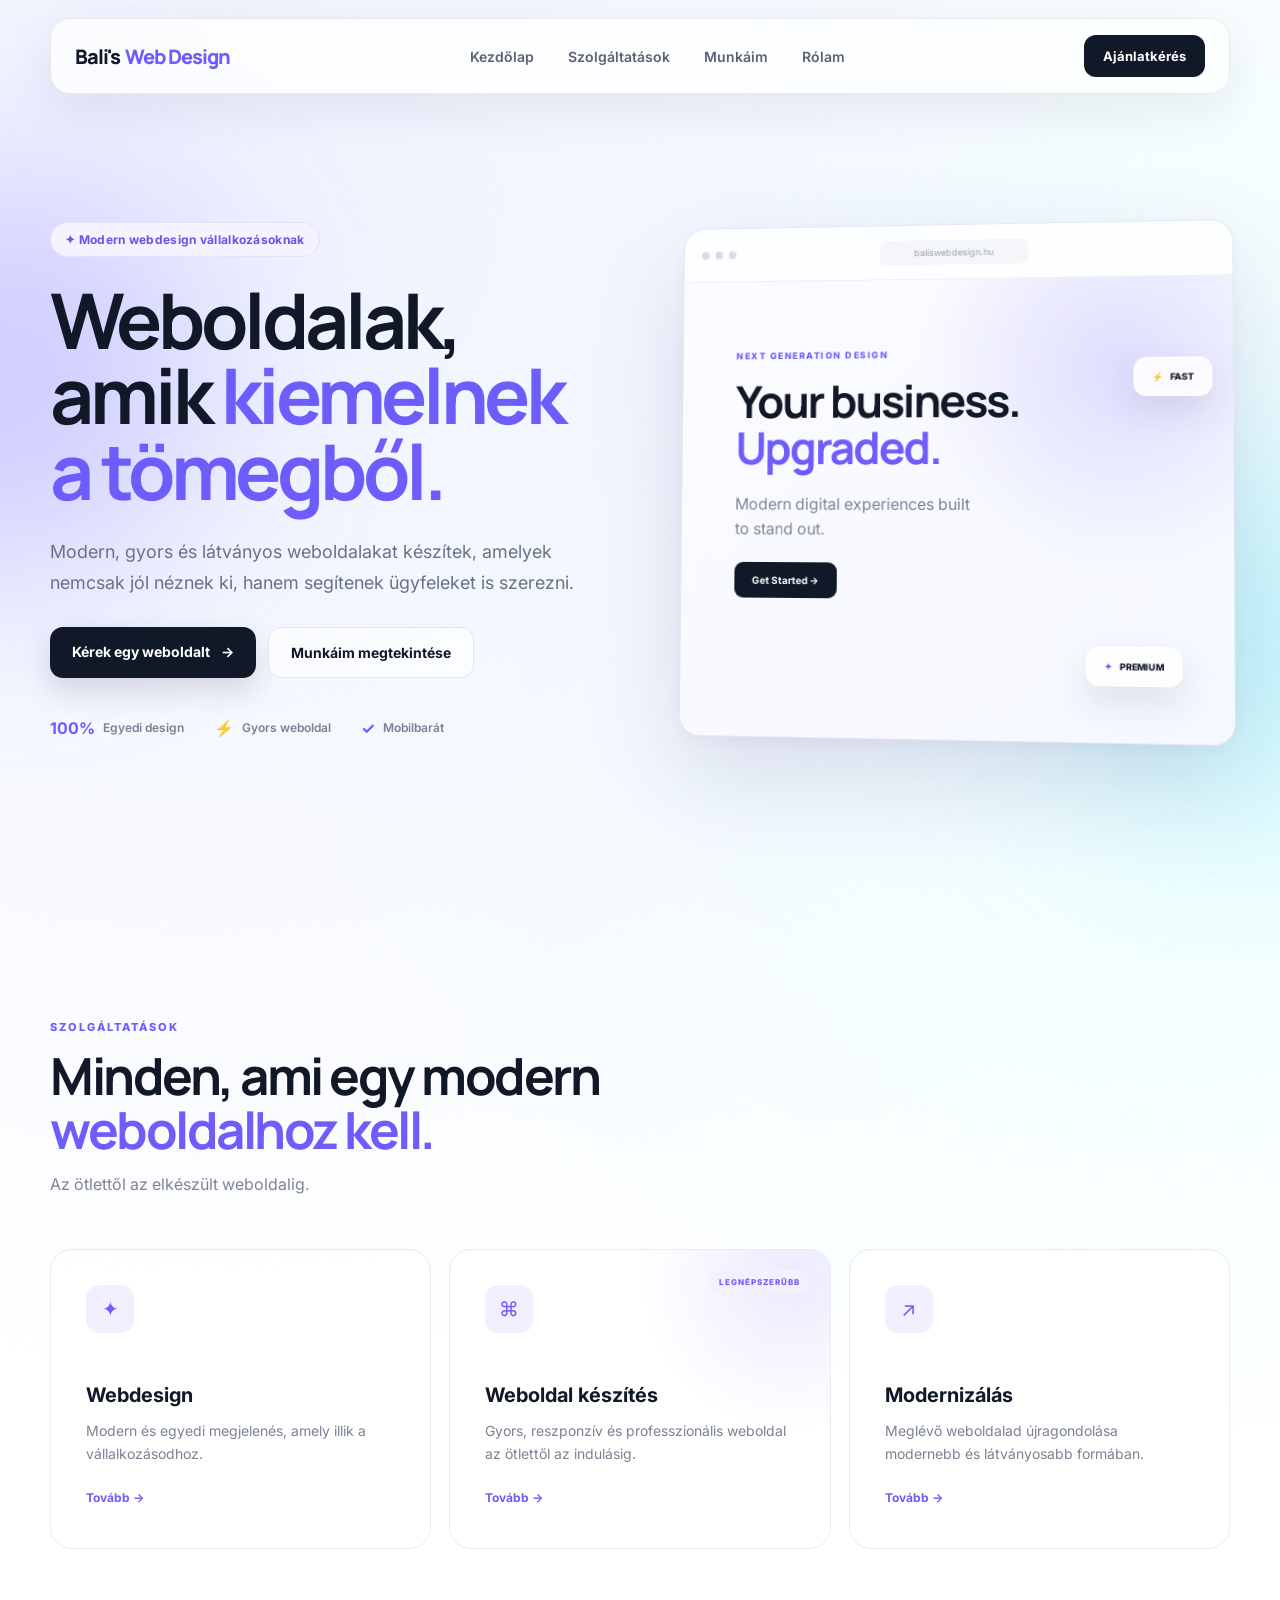
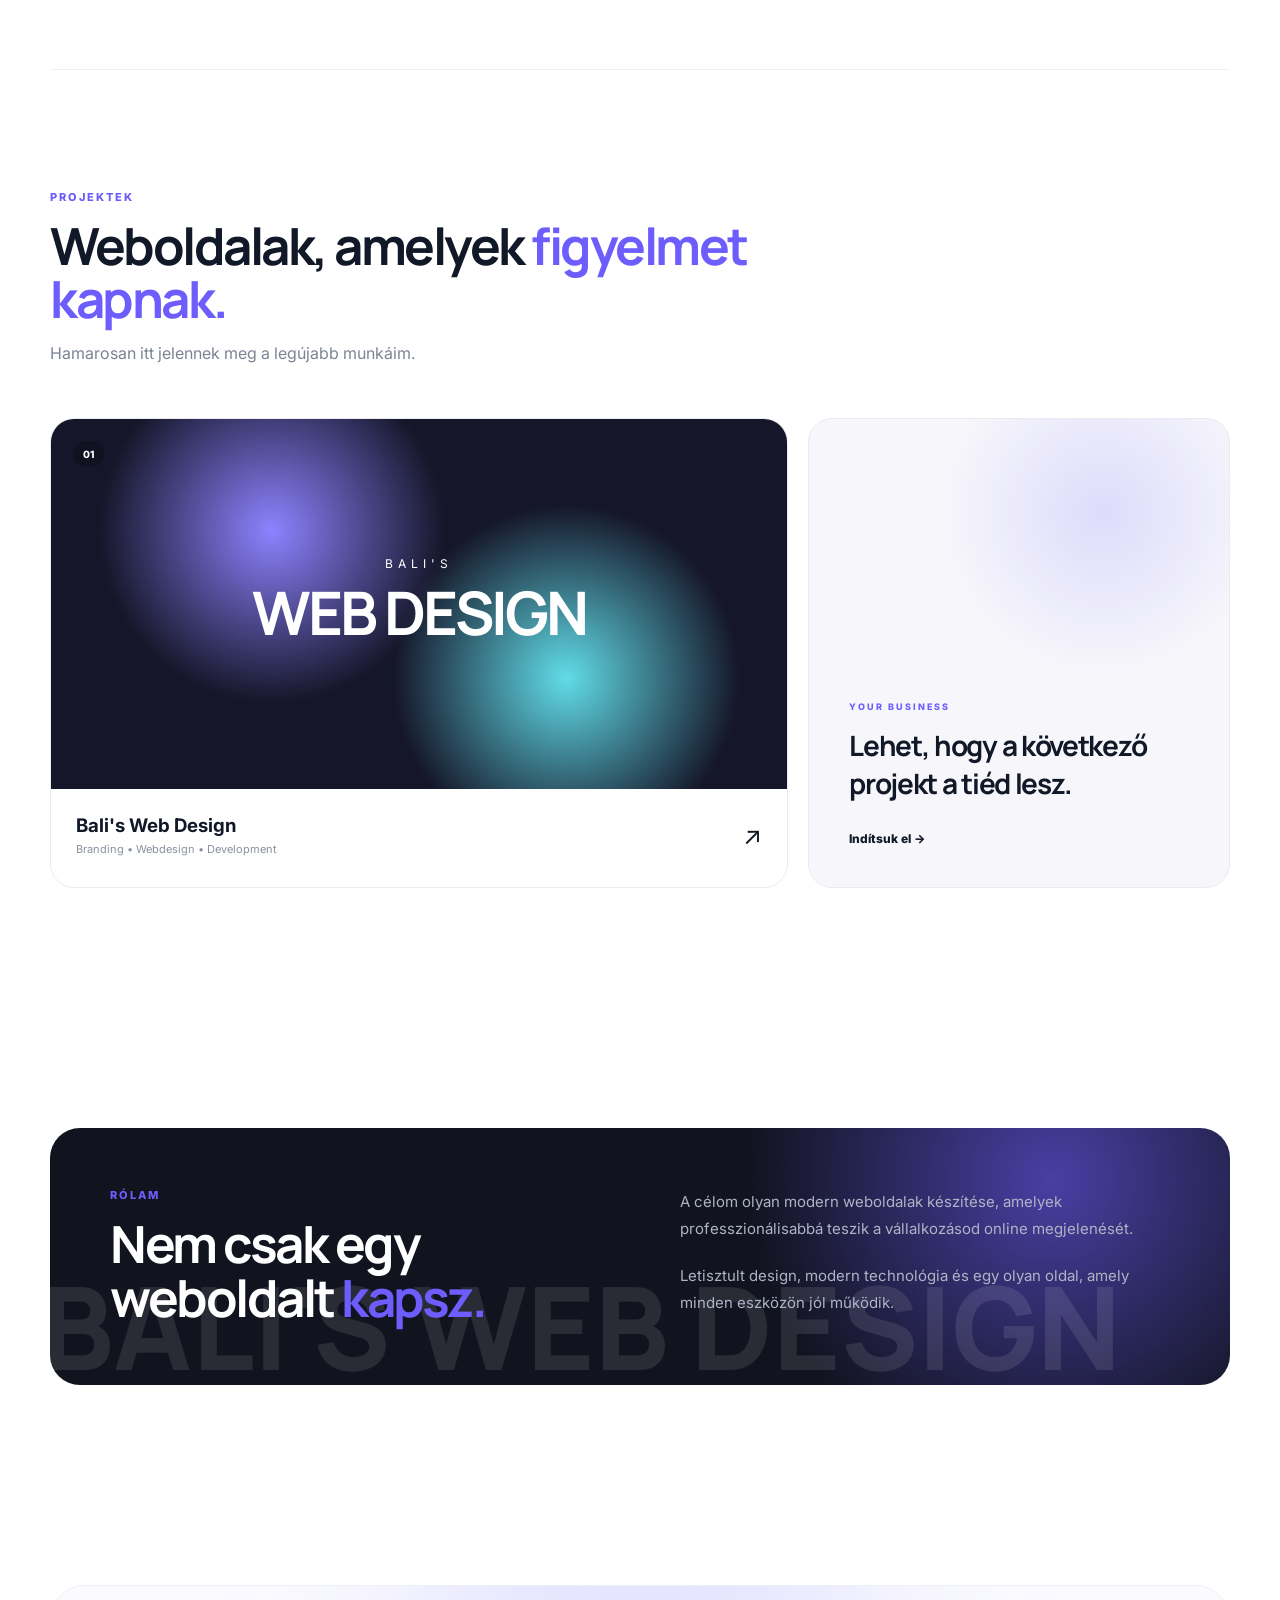
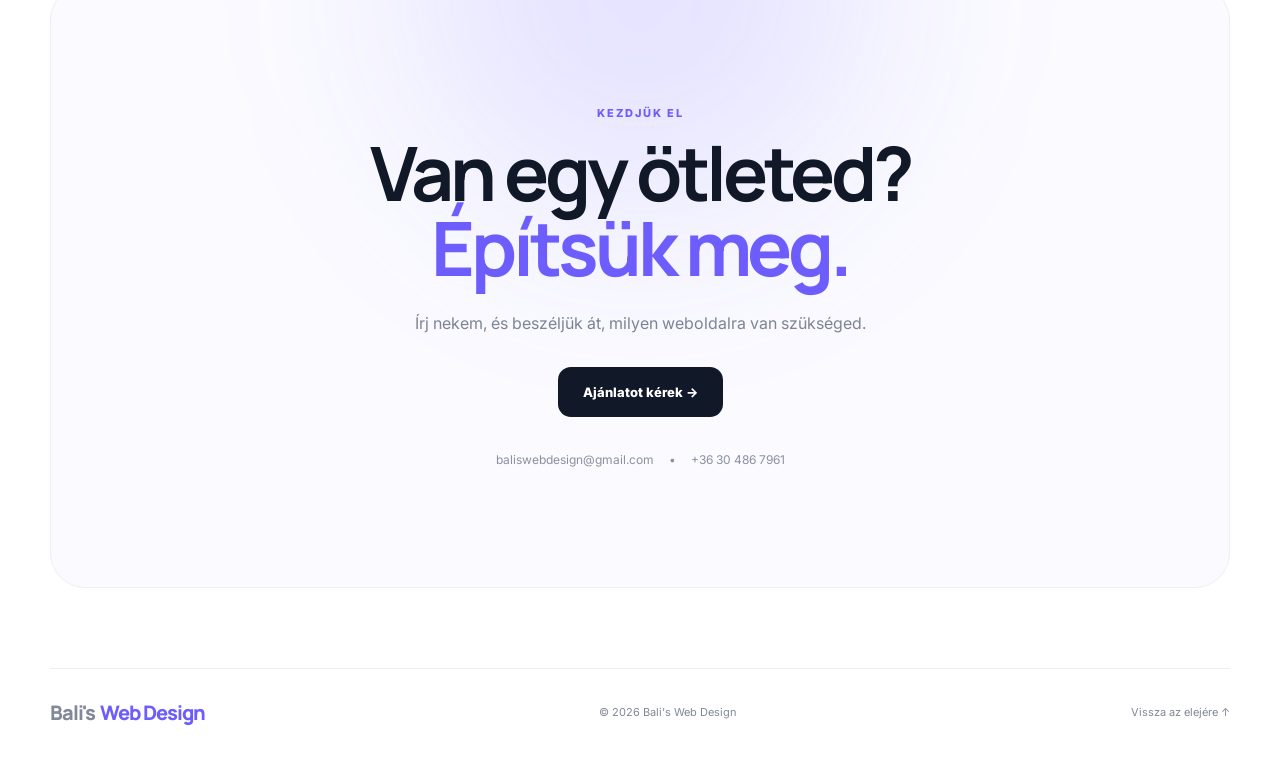
==== index.html @ ecbff32a "Add files via upload Initial website" ====
<!DOCTYPE html>
<html lang="hu">
<head>
    <meta charset="UTF-8">
    <meta name="viewport" content="width=device-width, initial-scale=1.0">

    <title>Bali's Web Design | Modern weboldalak vállalkozásoknak</title>

    <meta name="description"
          content="Modern, gyors és prémium weboldalak vállalkozásoknak. Bali's Web Design.">

    <link rel="stylesheet" href="style.css">
</head>

<body>

<header class="navbar">
    <a href="#home" class="logo">
        Bali's<span>Web Design</span>
    </a>

    <nav>
        <a href="#home">Kezdőlap</a>
        <a href="#services">Szolgáltatások</a>
        <a href="#work">Munkáim</a>
        <a href="#about">Rólam</a>
    </nav>

    <a href="#contact" class="nav-button">
        Ajánlatkérés
    </a>
</header>


<main>

    <!-- HERO -->
    <section class="hero" id="home">

        <div class="glow glow-one"></div>
        <div class="glow glow-two"></div>

        <div class="hero-content">

            <div class="badge">
                ✦ Modern webdesign vállalkozásoknak
            </div>

            <h1>
                Weboldalak, amik
                <span>kiemelnek a tömegből.</span>
            </h1>

            <p>
                Modern, gyors és látványos weboldalakat készítek,
                amelyek nemcsak jól néznek ki, hanem segítenek
                ügyfeleket is szerezni.
            </p>

            <div class="hero-buttons">

                <a href="#contact" class="primary-button">
                    Kérek egy weboldalt
                    <span>→</span>
                </a>

                <a href="#work" class="secondary-button">
                    Munkáim megtekintése
                </a>

            </div>

            <div class="hero-features">

                <div>
                    <strong>100%</strong>
                    <span>Egyedi design</span>
                </div>

                <div>
                    <strong>⚡</strong>
                    <span>Gyors weboldal</span>
                </div>

                <div>
                    <strong>✓</strong>
                    <span>Mobilbarát</span>
                </div>

            </div>

        </div>


        <div class="hero-visual">

            <div class="browser-card">

                <div class="browser-top">
                    <div class="browser-dots">
                        <span></span>
                        <span></span>
                        <span></span>
                    </div>

                    <div class="browser-url">
                        baliswebdesign.hu
                    </div>
                </div>

                <div class="browser-content">

                    <div class="mini-badge">
                        NEXT GENERATION DESIGN
                    </div>

                    <h2>
                        Your business.<br>
                        <span>Upgraded.</span>
                    </h2>

                    <p>
                        Modern digital experiences
                        built to stand out.
                    </p>

                    <div class="fake-button">
                        Get Started →
                    </div>

                    <div class="floating-card card-one">
                        <span>⚡</span>
                        FAST
                    </div>

                    <div class="floating-card card-two">
                        <span>✦</span>
                        PREMIUM
                    </div>

                </div>

            </div>

        </div>

    </section>


    <!-- SERVICES -->
    <section class="section" id="services">

        <div class="section-heading">
            <span class="eyebrow">SZOLGÁLTATÁSOK</span>

            <h2>
                Minden, ami egy modern
                <span>weboldalhoz kell.</span>
            </h2>

            <p>
                Az ötlettől az elkészült weboldalig.
            </p>
        </div>


        <div class="service-grid">

            <article class="service-card">
                <div class="service-icon">✦</div>

                <h3>Webdesign</h3>

                <p>
                    Modern és egyedi megjelenés,
                    amely illik a vállalkozásodhoz.
                </p>

                <span class="learn-more">Tovább →</span>
            </article>


            <article class="service-card featured">
                <div class="popular">LEGNÉPSZERŰBB</div>

                <div class="service-icon">⌘</div>

                <h3>Weboldal készítés</h3>

                <p>
                    Gyors, reszponzív és professzionális
                    weboldal az ötlettől az indulásig.
                </p>

                <span class="learn-more">Tovább →</span>
            </article>


            <article class="service-card">
                <div class="service-icon">↗</div>

                <h3>Modernizálás</h3>

                <p>
                    Meglévő weboldalad újragondolása
                    modernebb és látványosabb formában.
                </p>

                <span class="learn-more">Tovább →</span>
            </article>

        </div>

    </section>


    <!-- WORK -->
    <section class="section work-section" id="work">

        <div class="section-heading">
            <span class="eyebrow">PROJEKTEK</span>

            <h2>
                Weboldalak, amelyek
                <span>figyelmet kapnak.</span>
            </h2>

            <p>
                Hamarosan itt jelennek meg a legújabb munkáim.
            </p>
        </div>


        <div class="project-grid">

            <div class="project-card">
                <div class="project-number">01</div>

                <div class="project-placeholder">
                    <span>BALI'S</span>
                    <strong>WEB DESIGN</strong>
                </div>

                <div class="project-info">
                    <div>
                        <h3>Bali's Web Design</h3>
                        <p>Branding • Webdesign • Development</p>
                    </div>

                    <span class="project-arrow">↗</span>
                </div>
            </div>


            <div class="project-card coming-soon">
                <div>
                    <span>YOUR BUSINESS</span>
                    <h3>Lehet, hogy a következő<br>projekt a tiéd lesz.</h3>

                    <a href="#contact">
                        Indítsuk el →
                    </a>
                </div>
            </div>

        </div>

    </section>


    <!-- ABOUT -->
    <section class="section about-section" id="about">

        <div class="about-box">

            <div class="about-label">
                BALI'S WEB DESIGN
            </div>

            <div class="about-content">

                <div>
                    <span class="eyebrow">RÓLAM</span>

                    <h2>
                        Nem csak egy weboldalt
                        <span>kapsz.</span>
                    </h2>
                </div>

                <div class="about-text">
                    <p>
                        A célom olyan modern weboldalak készítése,
                        amelyek professzionálisabbá teszik a
                        vállalkozásod online megjelenését.
                    </p>

                    <p>
                        Letisztult design, modern technológia és
                        egy olyan oldal, amely minden eszközön
                        jól működik.
                    </p>
                </div>

            </div>

        </div>

    </section>


    <!-- CONTACT -->
    <section class="contact-section" id="contact">

        <div class="contact-glow"></div>

        <span class="eyebrow">KEZDJÜK EL</span>

        <h2>
            Van egy ötleted?<br>
            <span>Építsük meg.</span>
        </h2>

        <p>
            Írj nekem, és beszéljük át, milyen weboldalra
            van szükséged.
        </p>

        <a
            href="mailto:baliswebdesign@gmail.com"
            class="contact-button"
        >
            Ajánlatot kérek →
        </a>

        <div class="contact-details">
            <a href="mailto:baliswebdesign@gmail.com">
                baliswebdesign@gmail.com
            </a>

            <span>•</span>

            <a href="tel:+36304867961">
                +36 30 486 7961
            </a>
        </div>

    </section>

</main>


<footer>

    <a href="#home" class="footer-logo">
        Bali's<span>Web Design</span>
    </a>

    <p>
        © <span id="year"></span> Bali's Web Design
    </p>

    <a href="#home">
        Vissza az elejére ↑
    </a>

</footer>


<script src="script.js"></script>

</body>
</html>
---- style.css ----
@import url('https://fonts.googleapis.com/css2?family=Inter:wght@400;500;600;700;800&family=Manrope:wght@500;600;700;800&display=swap');

* {
    margin: 0;
    padding: 0;
    box-sizing: border-box;
}

html {
    scroll-behavior: smooth;
}

body {
    font-family: 'Inter', sans-serif;
    color: #111827;
    background:
        radial-gradient(circle at 15% 5%, #eef2ff 0, transparent 30%),
        radial-gradient(circle at 90% 15%, #ecfeff 0, transparent 25%),
        #ffffff;
    overflow-x: hidden;
}

a {
    color: inherit;
    text-decoration: none;
}

::selection {
    background: #6d5dfc;
    color: white;
}


/* NAVBAR */

.navbar {
    width: min(1180px, calc(100% - 40px));
    height: 76px;

    position: fixed;
    top: 18px;
    left: 50%;
    transform: translateX(-50%);

    display: flex;
    align-items: center;
    justify-content: space-between;

    padding: 0 24px;

    background: rgba(255,255,255,.76);
    backdrop-filter: blur(18px);

    border: 1px solid rgba(20,20,40,.08);
    border-radius: 20px;

    box-shadow: 0 15px 50px rgba(20,20,50,.08);

    z-index: 1000;
}

.logo,
.footer-logo {
    font-family: 'Manrope', sans-serif;
    font-size: 20px;
    font-weight: 800;
    letter-spacing: -1px;
}

.logo span,
.footer-logo span {
    color: #6d5dfc;
    margin-left: 5px;
}

nav {
    display: flex;
    gap: 34px;
}

nav a {
    font-size: 14px;
    font-weight: 600;
    color: #596174;
    transition: .25s;
}

nav a:hover {
    color: #6d5dfc;
}

.nav-button {
    background: #111827;
    color: white;

    padding: 13px 19px;
    border-radius: 12px;

    font-size: 13px;
    font-weight: 700;

    transition: .3s;
}

.nav-button:hover {
    transform: translateY(-2px);
    background: #6d5dfc;
}


/* HERO */

.hero {
    min-height: 100vh;

    display: grid;
    grid-template-columns: 1fr 1fr;
    align-items: center;
    gap: 70px;

    width: min(1180px, calc(100% - 40px));
    margin: auto;

    padding: 150px 0 90px;

    position: relative;
}

.glow {
    position: absolute;
    border-radius: 50%;
    filter: blur(100px);
    opacity: .35;
    z-index: -1;
}

.glow-one {
    width: 400px;
    height: 400px;
    background: #8b7cff;
    left: -250px;
    top: 180px;
}

.glow-two {
    width: 350px;
    height: 350px;
    background: #6ee7f9;
    right: -200px;
    bottom: 80px;
}

.badge {
    display: inline-flex;
    align-items: center;

    padding: 9px 14px;

    background: #f5f3ff;
    color: #6655e8;

    border: 1px solid #e5e0ff;
    border-radius: 100px;

    font-size: 12px;
    font-weight: 700;
    letter-spacing: .3px;

    margin-bottom: 25px;
}

.hero h1 {
    font-family: 'Manrope', sans-serif;

    font-size: clamp(48px, 6vw, 78px);
    line-height: .98;
    letter-spacing: -4px;

    max-width: 700px;
}

.hero h1 span,
.section-heading h2 span,
.about-content h2 span,
.contact-section h2 span {
    color: #6d5dfc;
}

.hero-content > p {
    max-width: 590px;

    font-size: 18px;
    line-height: 1.75;

    color: #697386;

    margin: 28px 0;
}

.hero-buttons {
    display: flex;
    gap: 12px;
    flex-wrap: wrap;
}

.primary-button,
.secondary-button {
    padding: 16px 22px;
    border-radius: 13px;

    font-size: 14px;
    font-weight: 700;

    transition: .3s;
}

.primary-button {
    color: white;
    background: #111827;

    box-shadow: 0 12px 30px rgba(17,24,39,.15);
}

.primary-button span {
    margin-left: 8px;
}

.primary-button:hover {
    background: #6d5dfc;
    transform: translateY(-3px);
}

.secondary-button {
    border: 1px solid #e2e5ec;
    background: rgba(255,255,255,.7);
}

.secondary-button:hover {
    border-color: #b8b0ff;
    transform: translateY(-3px);
}

.hero-features {
    display: flex;
    gap: 30px;
    margin-top: 40px;
}

.hero-features div {
    display: flex;
    align-items: center;
    gap: 8px;
}

.hero-features strong {
    color: #6d5dfc;
}

.hero-features span {
    color: #788195;
    font-size: 12px;
    font-weight: 600;
}


/* HERO BROWSER */

.hero-visual {
    perspective: 1200px;
}

.browser-card {
    background: rgba(255,255,255,.82);

    border: 1px solid rgba(100,90,200,.15);
    border-radius: 22px;

    box-shadow:
        0 40px 100px rgba(58,46,120,.15),
        0 5px 20px rgba(0,0,0,.04);

    overflow: hidden;

    transform: rotateY(-5deg) rotateX(2deg);
    transition: .5s;
}

.browser-card:hover {
    transform: rotateY(0) rotateX(0) translateY(-7px);
}

.browser-top {
    height: 55px;

    display: flex;
    align-items: center;

    padding: 0 18px;

    border-bottom: 1px solid #edf0f5;

    position: relative;
}

.browser-dots {
    display: flex;
    gap: 6px;
}

.browser-dots span {
    width: 8px;
    height: 8px;
    border-radius: 50%;
    background: #d9dce5;
}

.browser-url {
    position: absolute;
    left: 50%;
    transform: translateX(-50%);

    background: #f5f6fa;
    color: #9aa1af;

    padding: 7px 35px;
    border-radius: 7px;

    font-size: 9px;
}

.browser-content {
    min-height: 460px;

    padding: 70px 55px;

    background:
        radial-gradient(circle at 80% 20%, rgba(109,93,252,.18), transparent 35%),
        linear-gradient(135deg, #fbfbff, #f5f8ff);

    position: relative;
}

.mini-badge {
    color: #6d5dfc;
    font-size: 9px;
    font-weight: 800;
    letter-spacing: 1.5px;
    margin-bottom: 18px;
}

.browser-content h2 {
    font-family: 'Manrope';
    font-size: 45px;
    line-height: 1.05;
    letter-spacing: -2px;
}

.browser-content h2 span {
    color: #6d5dfc;
}

.browser-content p {
    color: #7d8495;
    line-height: 1.6;
    margin: 20px 0;
    max-width: 250px;
}

.fake-button {
    display: inline-block;

    padding: 12px 18px;

    background: #111827;
    color: white;

    border-radius: 9px;

    font-size: 10px;
    font-weight: 700;
}

.floating-card {
    position: absolute;

    padding: 13px 17px;

    background: rgba(255,255,255,.85);
    backdrop-filter: blur(15px);

    border: 1px solid rgba(255,255,255,.9);
    border-radius: 13px;

    box-shadow: 0 15px 35px rgba(40,40,80,.12);

    font-size: 9px;
    font-weight: 800;

    animation: float 4s ease-in-out infinite;
}

.floating-card span {
    color: #6d5dfc;
    margin-right: 5px;
}

.card-one {
    right: 20px;
    top: 80px;
}

.card-two {
    right: 50px;
    bottom: 55px;
    animation-delay: 1.5s;
}

@keyframes float {
    0%, 100% { transform: translateY(0); }
    50% { transform: translateY(-12px); }
}


/* GENERAL SECTION */

.section {
    width: min(1180px, calc(100% - 40px));
    margin: auto;

    padding: 120px 0;
}

.section-heading {
    max-width: 720px;
    margin-bottom: 55px;
}

.eyebrow {
    display: block;

    color: #6d5dfc;

    font-size: 11px;
    font-weight: 800;
    letter-spacing: 2px;

    margin-bottom: 15px;
}

.section-heading h2,
.about-content h2 {
    font-family: 'Manrope';

    font-size: clamp(36px, 4vw, 55px);
    line-height: 1.05;
    letter-spacing: -2.5px;
}

.section-heading p {
    color: #7c8495;
    margin-top: 17px;
}


/* SERVICES */

.service-grid {
    display: grid;
    grid-template-columns: repeat(3,1fr);
    gap: 18px;
}

.service-card {
    min-height: 300px;

    padding: 35px;

    background: rgba(255,255,255,.75);

    border: 1px solid #eaecf2;
    border-radius: 22px;

    position: relative;

    transition: .35s;
}

.service-card:hover {
    transform: translateY(-8px);

    border-color: #cec8ff;

    box-shadow: 0 25px 60px rgba(70,60,140,.1);
}

.service-card.featured {
    background:
        radial-gradient(circle at 90% 10%, rgba(109,93,252,.13), transparent 35%),
        white;
}

.popular {
    position: absolute;
    right: 20px;
    top: 20px;

    color: #6d5dfc;
    background: #f3f1ff;

    padding: 7px 10px;
    border-radius: 100px;

    font-size: 8px;
    font-weight: 800;
    letter-spacing: 1px;
}

.service-icon {
    width: 48px;
    height: 48px;

    display: grid;
    place-items: center;

    background: #f2f0ff;
    color: #6d5dfc;

    border-radius: 13px;

    font-size: 20px;

    margin-bottom: 50px;
}

.service-card h3 {
    font-size: 20px;
    margin-bottom: 12px;
}

.service-card p {
    color: #7a8293;
    line-height: 1.65;
    font-size: 14px;
}

.learn-more {
    display: inline-block;

    color: #6d5dfc;

    margin-top: 25px;

    font-size: 12px;
    font-weight: 700;
}


/* PROJECTS */

.work-section {
    border-top: 1px solid #eff0f4;
}

.project-grid {
    display: grid;
    grid-template-columns: 1.4fr .8fr;
    gap: 20px;
}

.project-card {
    border-radius: 24px;
    overflow: hidden;

    border: 1px solid #e9ebf1;

    background: white;

    position: relative;
}

.project-number {
    position: absolute;
    top: 22px;
    left: 22px;

    z-index: 2;

    font-size: 10px;
    font-weight: 800;

    color: white;

    background: rgba(0,0,0,.18);
    backdrop-filter: blur(10px);

    padding: 7px 10px;
    border-radius: 100px;
}

.project-placeholder {
    min-height: 370px;

    display: flex;
    flex-direction: column;
    align-items: center;
    justify-content: center;

    background:
        radial-gradient(circle at 30% 30%, #8d82ff, transparent 30%),
        radial-gradient(circle at 70% 70%, #61dce8, transparent 30%),
        #151629;

    color: white;
}

.project-placeholder span {
    font-size: 12px;
    letter-spacing: 5px;
}

.project-placeholder strong {
    font-family: 'Manrope';
    font-size: clamp(35px,5vw,60px);
    letter-spacing: -3px;
}

.project-info {
    padding: 25px;

    display: flex;
    align-items: center;
    justify-content: space-between;
}

.project-info h3 {
    margin-bottom: 5px;
}

.project-info p {
    color: #8990a0;
    font-size: 11px;
}

.project-arrow {
    font-size: 25px;
}

.coming-soon {
    min-height: 470px;

    display: flex;
    align-items: flex-end;

    padding: 40px;

    background:
        radial-gradient(circle at 70% 20%, rgba(109,93,252,.18), transparent 35%),
        #f7f7fb;
}

.coming-soon span {
    color: #6d5dfc;

    font-size: 9px;
    font-weight: 800;
    letter-spacing: 2px;
}

.coming-soon h3 {
    font-family: 'Manrope';

    font-size: 28px;
    letter-spacing: -1.3px;

    margin: 12px 0 25px;
}

.coming-soon a {
    font-size: 12px;
    font-weight: 800;
}


/* ABOUT */

.about-box {
    padding: 60px;

    border-radius: 30px;

    color: white;

    background:
        radial-gradient(circle at 85% 20%, rgba(109,93,252,.6), transparent 30%),
        #11131f;

    position: relative;
    overflow: hidden;
}

.about-label {
    color: rgba(255,255,255,.1);

    font-family: 'Manrope';
    font-size: clamp(50px, 9vw, 130px);
    font-weight: 800;

    white-space: nowrap;

    position: absolute;
    bottom: -20px;
    left: -10px;
}

.about-content {
    position: relative;
    z-index: 2;

    display: grid;
    grid-template-columns: 1fr 1fr;
    gap: 80px;
}

.about-content h2 {
    color: white;
}

.about-text {
    color: #aeb4c5;

    font-size: 15px;
    line-height: 1.8;
}

.about-text p + p {
    margin-top: 20px;
}


/* CONTACT */

.contact-section {
    width: min(1180px, calc(100% - 40px));
    margin: 80px auto;

    padding: 120px 30px;

    text-align: center;

    border-radius: 35px;

    background: #fafaff;
    border: 1px solid #eeeeF6;

    position: relative;
    overflow: hidden;
}

.contact-glow {
    position: absolute;

    width: 450px;
    height: 450px;

    border-radius: 50%;

    background: rgba(109,93,252,.14);
    filter: blur(100px);

    left: 50%;
    top: 0;

    transform: translate(-50%,-50%);
}

.contact-section > *:not(.contact-glow) {
    position: relative;
}

.contact-section h2 {
    font-family: 'Manrope';

    font-size: clamp(45px, 6vw, 75px);
    line-height: 1;
    letter-spacing: -4px;
}

.contact-section > p {
    color: #7d8494;

    max-width: 520px;

    margin: 25px auto 30px;

    line-height: 1.7;
}

.contact-button {
    display: inline-block;

    padding: 17px 25px;

    background: #111827;
    color: white;

    border-radius: 13px;

    font-size: 13px;
    font-weight: 800;

    transition: .3s;
}

.contact-button:hover {
    transform: translateY(-4px);
    background: #6d5dfc;
}

.contact-details {
    margin-top: 35px;

    display: flex;
    justify-content: center;
    gap: 15px;

    color: #8b91a0;

    font-size: 12px;
}


/* FOOTER */

footer {
    width: min(1180px, calc(100% - 40px));
    margin: auto;

    padding: 30px 0 50px;

    display: flex;
    justify-content: space-between;
    align-items: center;

    border-top: 1px solid #eceef2;

    color: #818898;

    font-size: 11px;
}


/* RESPONSIVE */

@media (max-width: 900px) {

    nav {
        display: none;
    }

    .hero {
        grid-template-columns: 1fr;
        gap: 60px;
    }

    .hero h1 {
        letter-spacing: -3px;
    }

    .service-grid {
        grid-template-columns: 1fr;
    }

    .project-grid {
        grid-template-columns: 1fr;
    }

    .about-content {
        grid-template-columns: 1fr;
        gap: 35px;
    }

}

@media (max-width: 600px) {

    .navbar {
        width: calc(100% - 20px);
        top: 10px;
        padding: 0 14px;
    }

    .logo {
        font-size: 16px;
    }

    .nav-button {
        padding: 11px 13px;
        font-size: 11px;
    }

    .hero {
        width: calc(100% - 30px);
        padding-top: 130px;
    }

    .hero h1 {
        font-size: 48px;
        letter-spacing: -3px;
    }

    .hero-features {
        flex-wrap: wrap;
    }

    .browser-content {
        padding: 55px 30px;
    }

    .browser-content h2 {
        font-size: 37px;
    }

    .section {
        width: calc(100% - 30px);
        padding: 85px 0;
    }

    .about-box {
        padding: 40px 25px;
    }

    .contact-section {
        width: calc(100% - 20px);
        padding: 90px 20px;
    }

    .contact-section h2 {
        letter-spacing: -3px;
    }

    .contact-details {
        flex-direction: column;
    }

    .contact-details span {
        display: none;
    }

    footer {
        width: calc(100% - 30px);

        flex-direction: column;
        gap: 15px;

        text-align: center;
    }

}
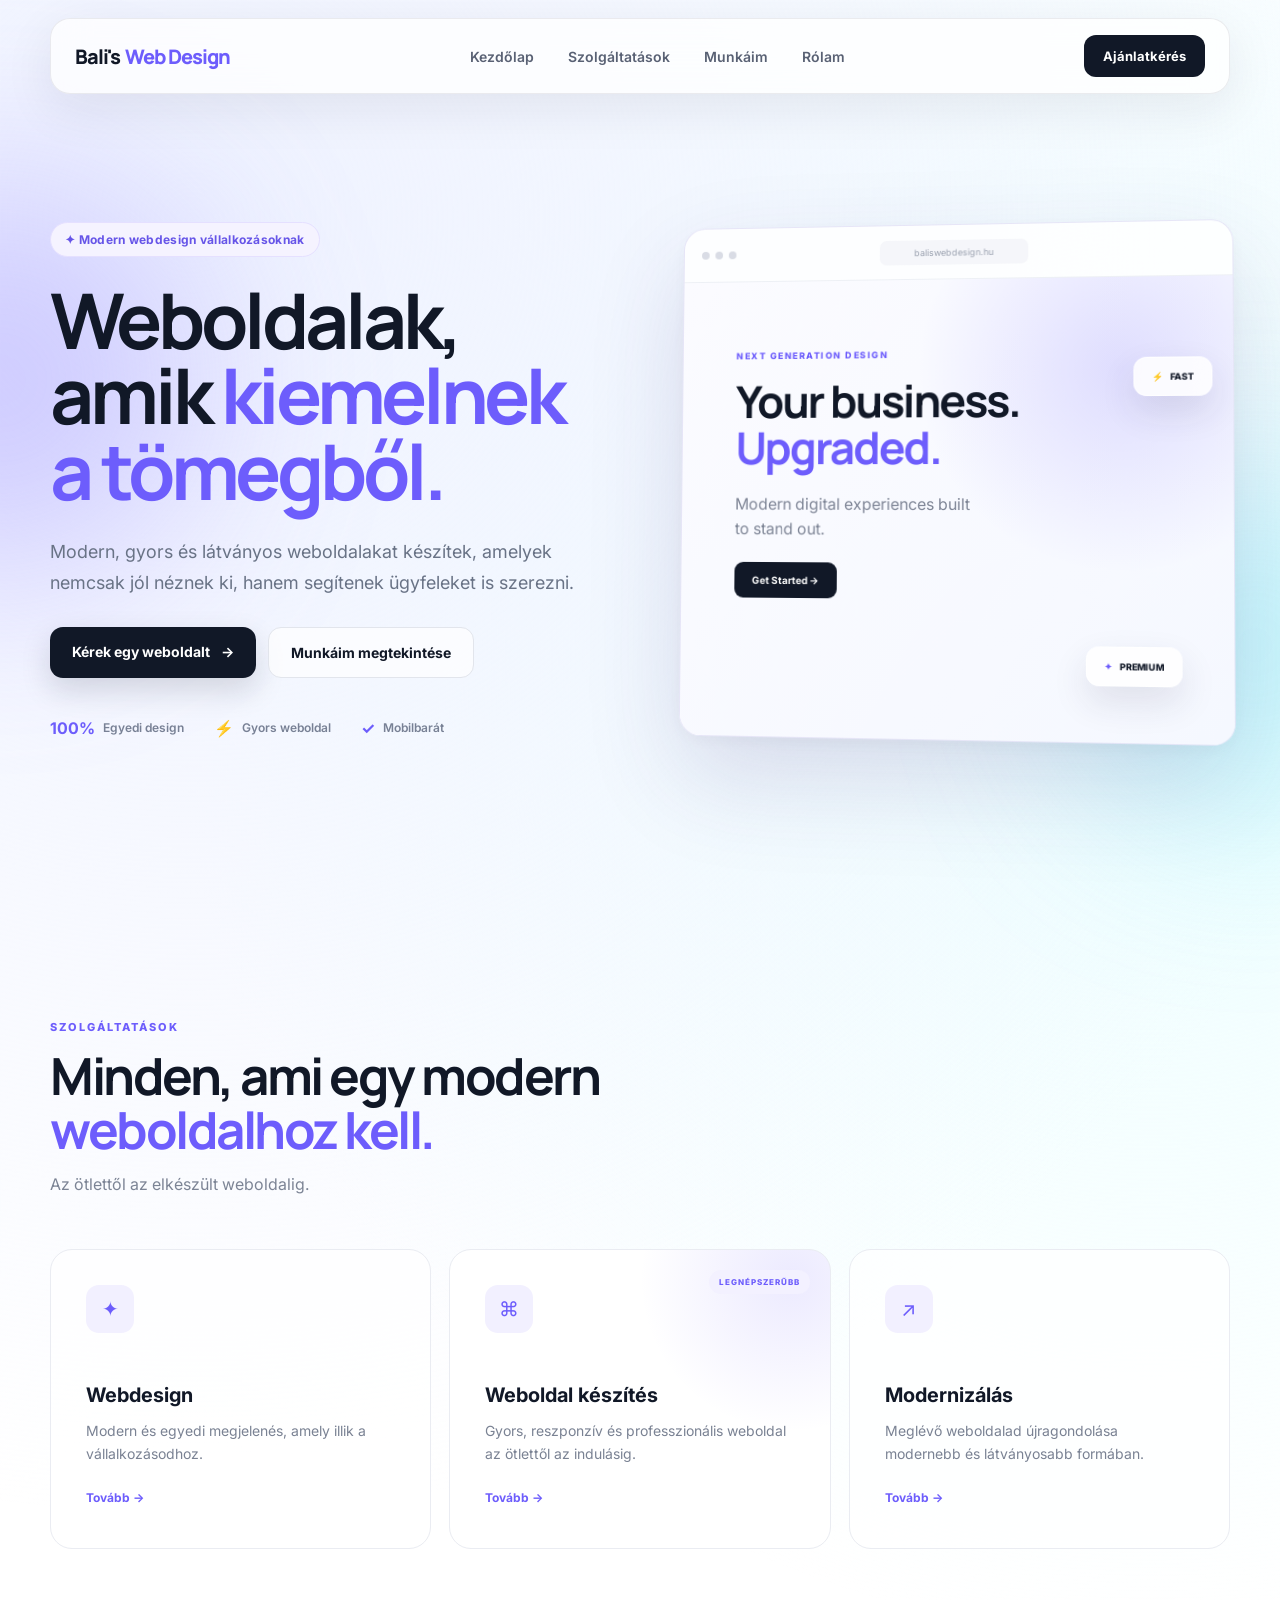
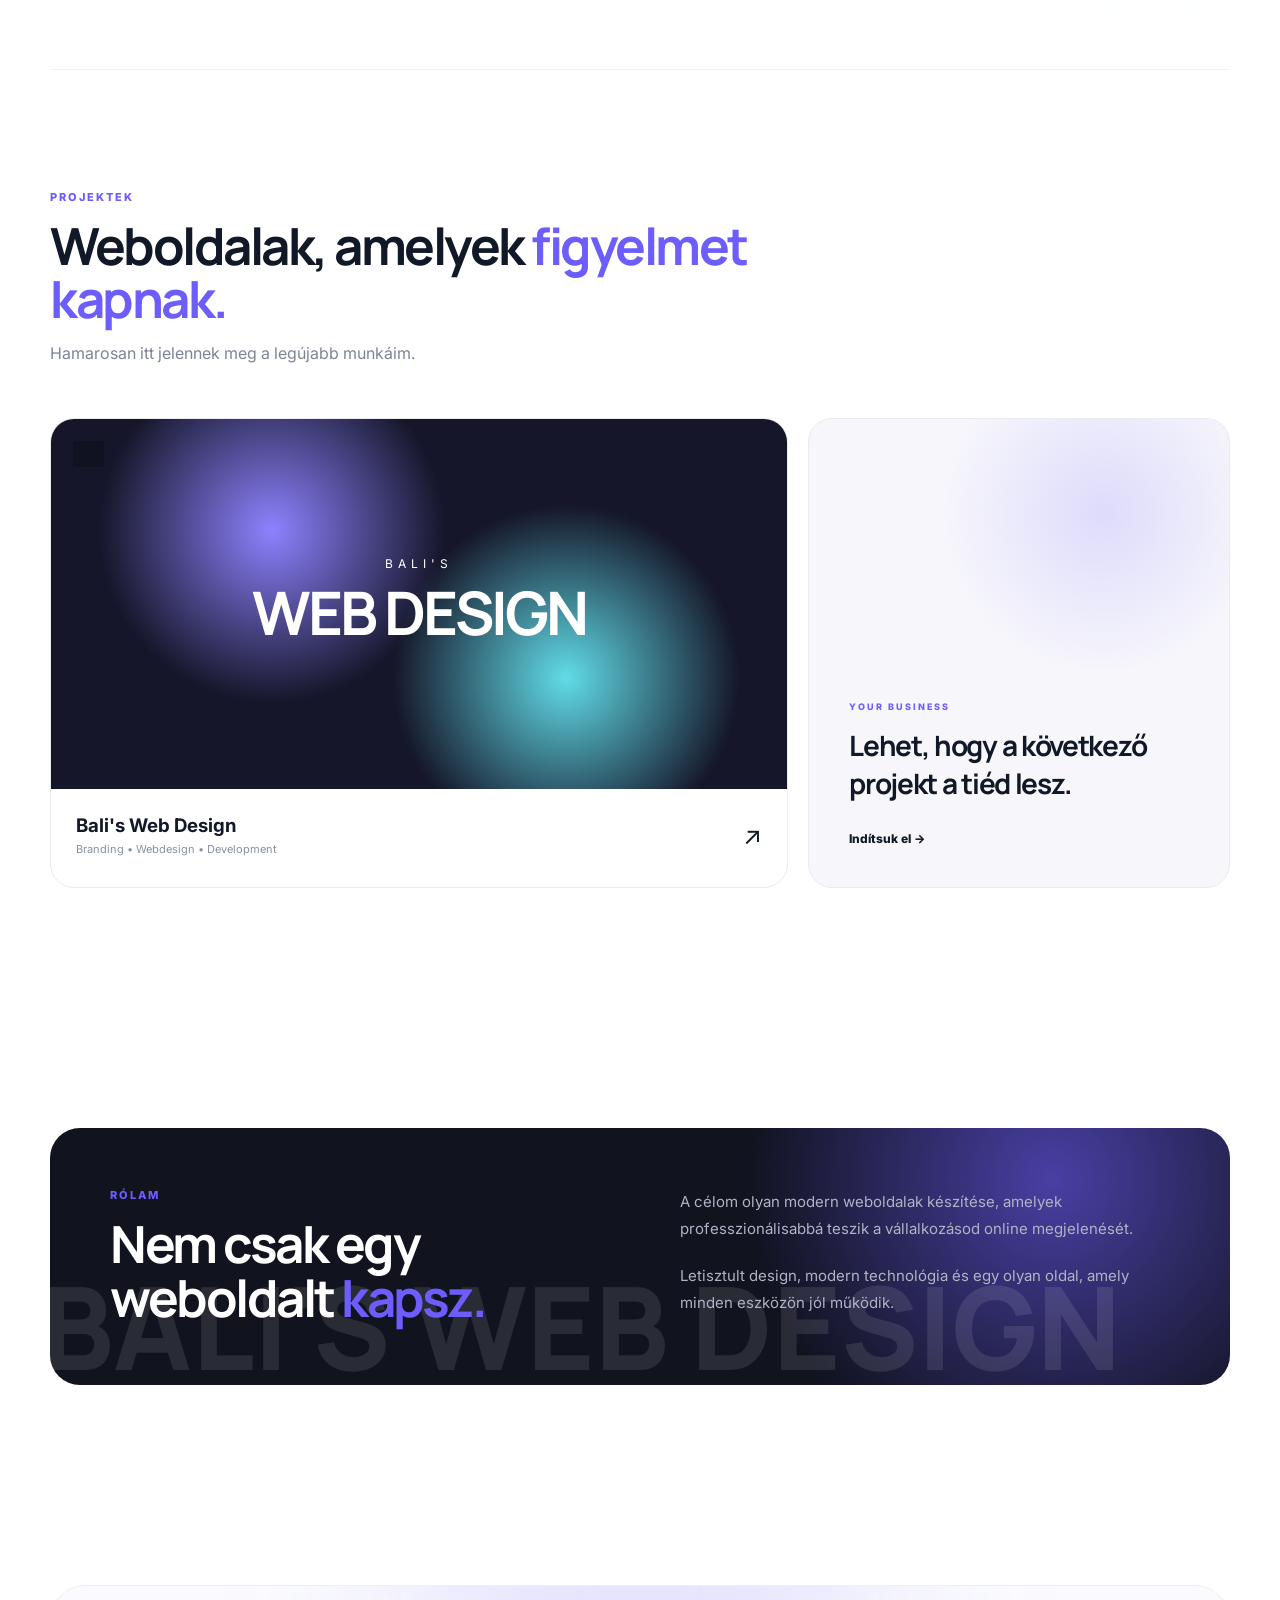
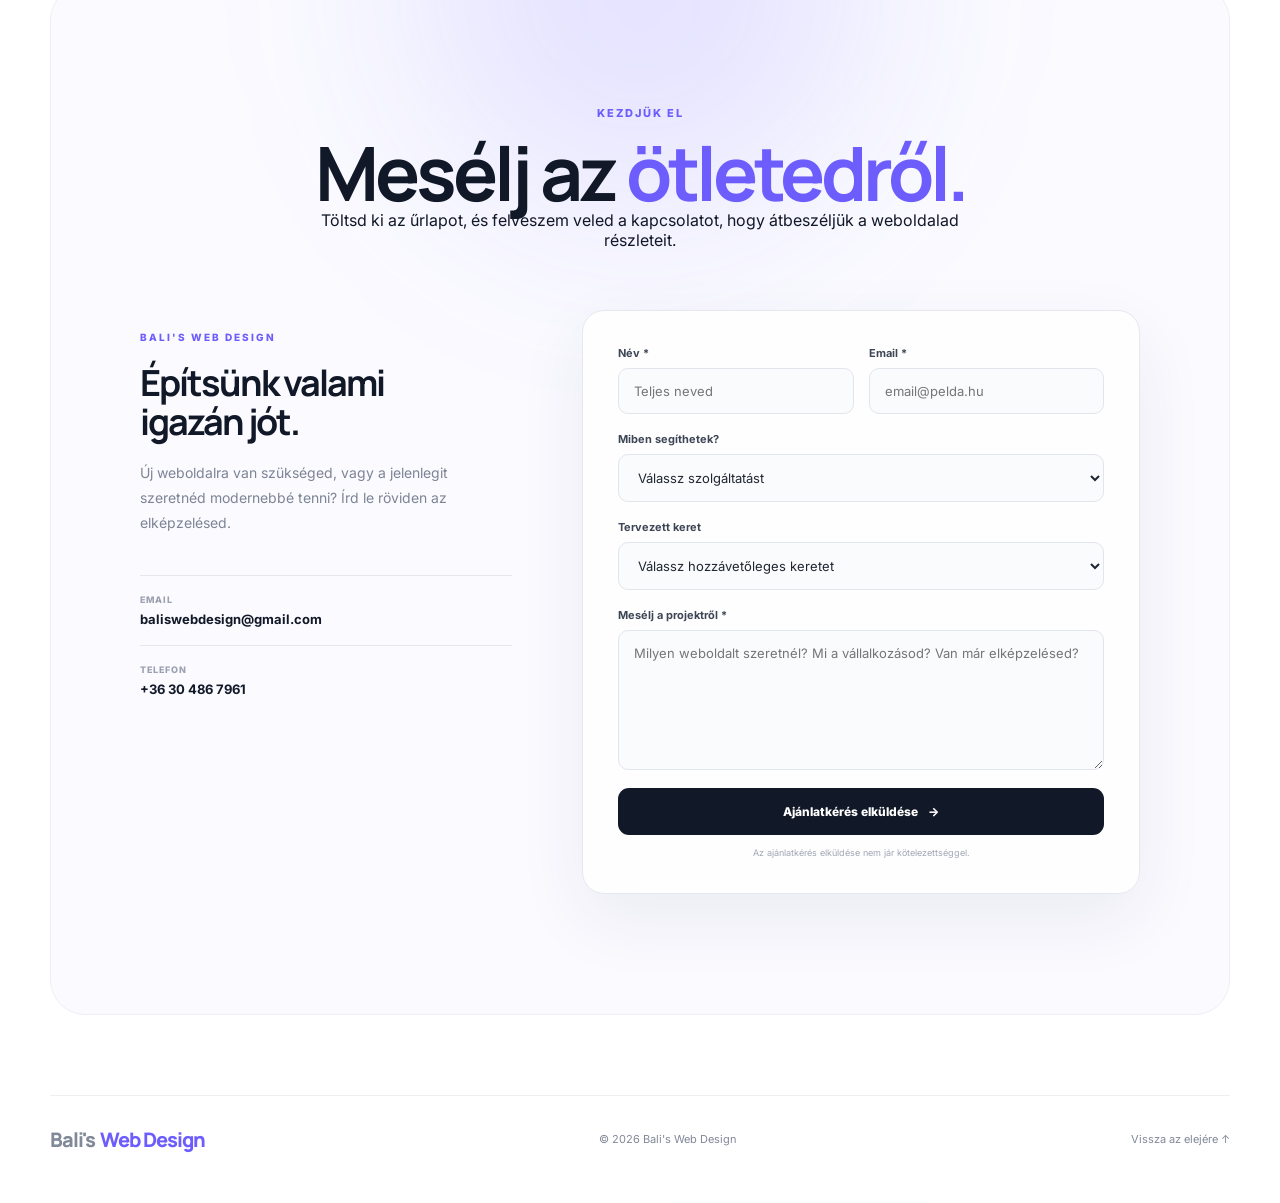
==== commit 06cfcfe4: "Add files via upload Add working contact form" ====
--- a/index.html
+++ b/index.html
@@ -310,42 +310,197 @@
 
 
     <!-- CONTACT -->
-    <section class="contact-section" id="contact">
-
-        <div class="contact-glow"></div>
-
+    <!-- CONTACT -->
+<section class="contact-section" id="contact">
+
+    <div class="contact-glow"></div>
+
+    <div class="contact-header">
         <span class="eyebrow">KEZDJÜK EL</span>
 
         <h2>
-            Van egy ötleted?<br>
-            <span>Építsük meg.</span>
+            Mesélj az <span>ötletedről.</span>
         </h2>
 
         <p>
-            Írj nekem, és beszéljük át, milyen weboldalra
-            van szükséged.
+            Töltsd ki az űrlapot, és felveszem veled a kapcsolatot,
+            hogy átbeszéljük a weboldalad részleteit.
         </p>
-
-        <a
-            href="mailto:baliswebdesign@gmail.com"
-            class="contact-button"
-        >
-            Ajánlatot kérek →
-        </a>
-
-        <div class="contact-details">
-            <a href="mailto:baliswebdesign@gmail.com">
-                baliswebdesign@gmail.com
-            </a>
-
-            <span>•</span>
-
-            <a href="tel:+36304867961">
-                +36 30 486 7961
-            </a>
-        </div>
-
-    </section>
+    </div>
+
+
+    <div class="contact-wrapper">
+
+        <div class="contact-info">
+
+            <span class="contact-small">BALI'S WEB DESIGN</span>
+
+            <h3>
+                Építsünk valami<br>
+                igazán jót.
+            </h3>
+
+            <p>
+                Új weboldalra van szükséged, vagy a jelenlegit
+                szeretnéd modernebbé tenni? Írd le röviden az
+                elképzelésed.
+            </p>
+
+
+            <div class="contact-item">
+                <span>Email</span>
+
+                <a href="mailto:baliswebdesign@gmail.com">
+                    baliswebdesign@gmail.com
+                </a>
+            </div>
+
+
+            <div class="contact-item">
+                <span>Telefon</span>
+
+                <a href="tel:+36304867961">
+                    +36 30 486 7961
+                </a>
+            </div>
+
+        </div>
+
+
+        <form
+    class="contact-form"
+    id="quoteForm"
+    action="https://formspree.io/f/xgavnrgp"
+    method="POST"
+>
+
+            <div class="form-row">
+
+                <div class="form-group">
+                    <label for="name">Név *</label>
+
+                    <input
+                        type="text"
+                        id="name"
+                        name="name"
+                        placeholder="Teljes neved"
+                        required
+                    >
+                </div>
+
+
+                <div class="form-group">
+                    <label for="email">Email *</label>
+
+                    <input
+                        type="email"
+                        id="email"
+                        name="email"
+                        placeholder="email@pelda.hu"
+                        required
+                    >
+                </div>
+
+            </div>
+
+
+            <div class="form-group">
+
+                <label for="service">
+                    Miben segíthetek?
+                </label>
+
+                <select id="service" name="service">
+
+                    <option value="">
+                        Válassz szolgáltatást
+                    </option>
+
+                    <option value="Új weboldal">
+                        Új weboldalt szeretnék
+                    </option>
+
+                    <option value="Weboldal modernizálás">
+                        Meglévő weboldal modernizálása
+                    </option>
+
+                    <option value="Webdesign">
+                        Webdesign
+                    </option>
+
+                    <option value="Egyéb">
+                        Egyéb
+                    </option>
+
+                </select>
+
+            </div>
+
+
+            <div class="form-group">
+
+                <label for="budget">
+                    Tervezett keret
+                </label>
+
+                <select id="budget" name="budget">
+
+                    <option value="">
+                        Válassz hozzávetőleges keretet
+                    </option>
+
+                    <option value="50000-100000">
+                        50 000 – 100 000 Ft
+                    </option>
+
+                    <option value="100000-200000">
+                        100 000 – 200 000 Ft
+                    </option>
+
+                    <option value="200000+">
+                        200 000 Ft felett
+                    </option>
+
+                    <option value="Nem tudom">
+                        Még nem tudom
+                    </option>
+
+                </select>
+
+            </div>
+
+
+            <div class="form-group">
+
+                <label for="message">
+                    Mesélj a projektről *
+                </label>
+
+                <textarea
+                    id="message"
+                    name="message"
+                    rows="6"
+                    placeholder="Milyen weboldalt szeretnél? Mi a vállalkozásod? Van már elképzelésed?"
+                    required
+                ></textarea>
+
+            </div>
+
+
+            <button type="submit" class="submit-button">
+                Ajánlatkérés elküldése
+                <span>→</span>
+            </button>
+
+            <p class="form-note">
+                Az ajánlatkérés elküldése nem jár kötelezettséggel.
+            </p>
+
+        </form>
+
+    </div>
+
+</section>
 
 </main>
 
--- a/style.css
+++ b/style.css
@@ -955,4 +955,219 @@
         text-align: center;
     }
 
+}
+
+/* CONTACT FORM */
+
+.contact-header {
+    max-width: 700px;
+    margin: 0 auto 60px;
+}
+
+.contact-wrapper {
+    display: grid;
+    grid-template-columns: .8fr 1.2fr;
+    gap: 70px;
+
+    max-width: 1000px;
+    margin: auto;
+
+    text-align: left;
+}
+
+.contact-info {
+    padding-top: 15px;
+}
+
+.contact-small {
+    color: #6d5dfc;
+
+    font-size: 10px;
+    font-weight: 800;
+    letter-spacing: 2px;
+}
+
+.contact-info h3 {
+    font-family: 'Manrope', sans-serif;
+
+    font-size: 36px;
+    line-height: 1.1;
+    letter-spacing: -2px;
+
+    margin: 18px 0;
+}
+
+.contact-info > p {
+    color: #7d8494;
+
+    font-size: 14px;
+    line-height: 1.8;
+
+    margin-bottom: 40px;
+}
+
+.contact-item {
+    padding: 18px 0;
+
+    border-top: 1px solid #e5e7ee;
+
+    display: flex;
+    flex-direction: column;
+    gap: 6px;
+}
+
+.contact-item span {
+    color: #9ba1af;
+
+    font-size: 9px;
+    font-weight: 800;
+    letter-spacing: 1px;
+
+    text-transform: uppercase;
+}
+
+.contact-item a {
+    font-size: 13px;
+    font-weight: 700;
+
+    transition: .2s;
+}
+
+.contact-item a:hover {
+    color: #6d5dfc;
+}
+
+
+/* FORM */
+
+.contact-form {
+    padding: 35px;
+
+    background: rgba(255,255,255,.85);
+
+    border: 1px solid #e6e8ef;
+    border-radius: 22px;
+
+    box-shadow: 0 25px 70px rgba(40,40,80,.07);
+}
+
+.form-row {
+    display: grid;
+    grid-template-columns: 1fr 1fr;
+    gap: 15px;
+}
+
+.form-group {
+    display: flex;
+    flex-direction: column;
+
+    margin-bottom: 18px;
+}
+
+.form-group label {
+    margin-bottom: 8px;
+
+    color: #3e4655;
+
+    font-size: 11px;
+    font-weight: 700;
+}
+
+.form-group input,
+.form-group select,
+.form-group textarea {
+    width: 100%;
+
+    padding: 14px 15px;
+
+    font-family: inherit;
+    font-size: 13px;
+
+    color: #202633;
+    background: #fafbfc;
+
+    border: 1px solid #e2e5eb;
+    border-radius: 10px;
+
+    outline: none;
+
+    transition: .25s;
+}
+
+.form-group textarea {
+    resize: vertical;
+    min-height: 140px;
+}
+
+.form-group input:focus,
+.form-group select:focus,
+.form-group textarea:focus {
+    background: white;
+
+    border-color: #8b7dfc;
+
+    box-shadow: 0 0 0 4px rgba(109,93,252,.08);
+}
+
+.submit-button {
+    width: 100%;
+
+    border: none;
+
+    padding: 16px 20px;
+
+    background: #111827;
+    color: white;
+
+    border-radius: 11px;
+
+    font-family: inherit;
+    font-size: 12px;
+    font-weight: 800;
+
+    cursor: pointer;
+
+    transition: .3s;
+}
+
+.submit-button span {
+    margin-left: 7px;
+}
+
+.submit-button:hover {
+    background: #6d5dfc;
+    transform: translateY(-2px);
+
+    box-shadow: 0 12px 30px rgba(109,93,252,.2);
+}
+
+.form-note {
+    margin-top: 12px;
+
+    color: #a0a6b3;
+
+    text-align: center;
+
+    font-size: 9px;
+}
+
+@media (max-width: 600px) {
+
+    .contact-wrapper {
+        grid-template-columns: 1fr;
+        gap: 35px;
+    }
+
+    .form-row {
+        grid-template-columns: 1fr;
+    }
+
+    .contact-form {
+        padding: 25px 18px;
+    }
+
+    .contact-info h3 {
+        font-size: 30px;
+    }
+
 }
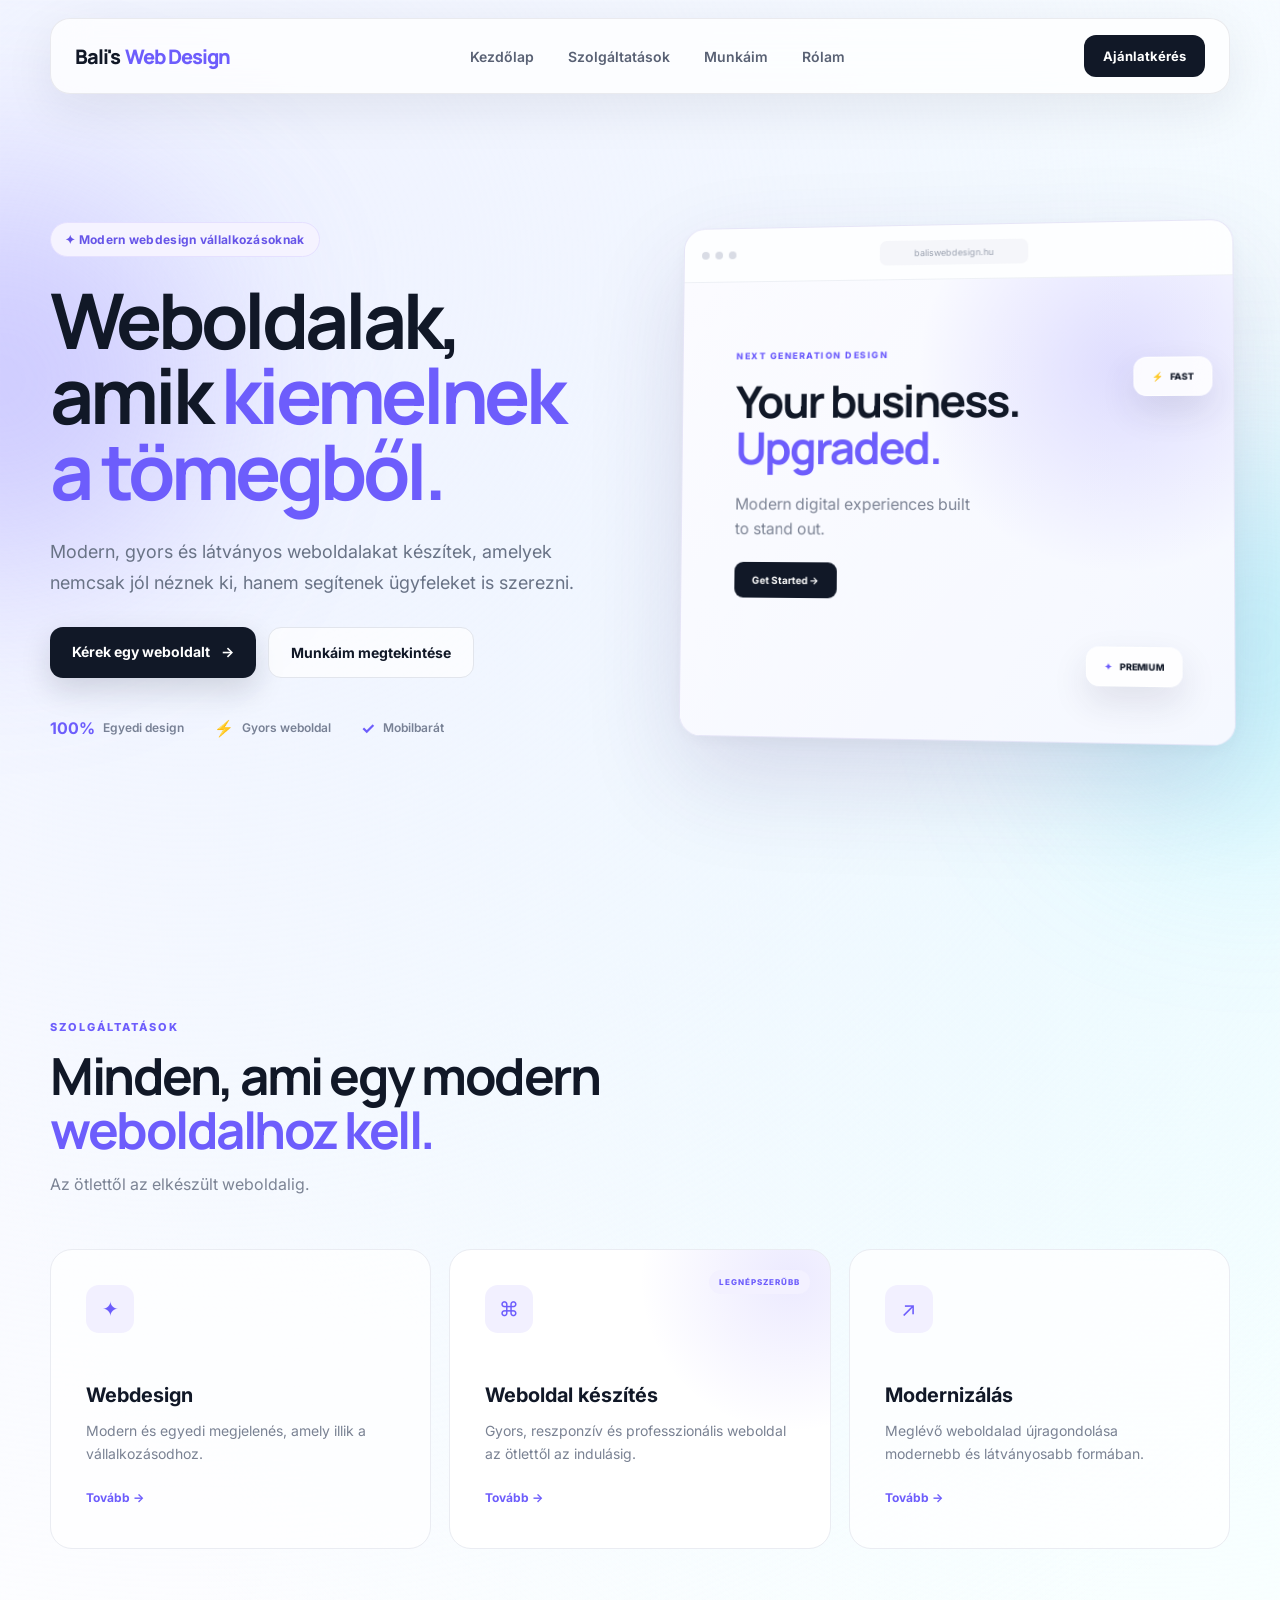
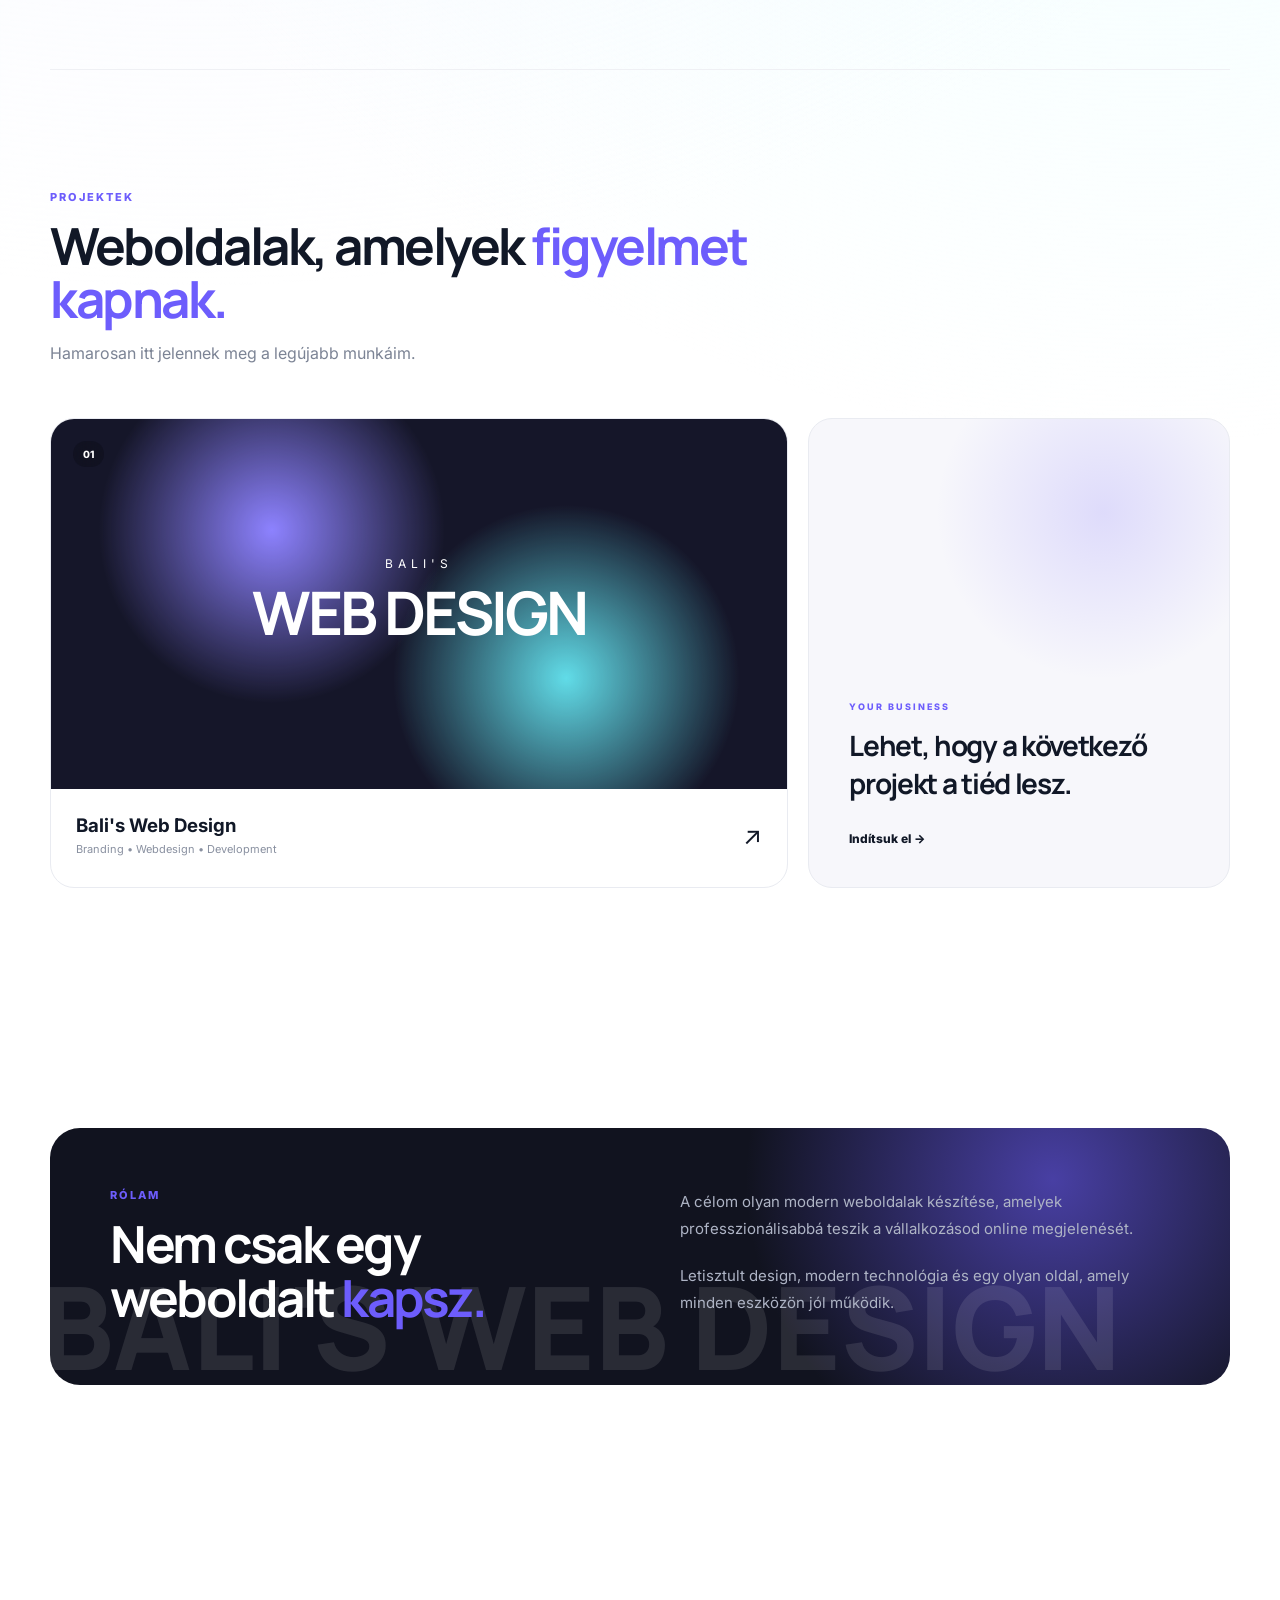
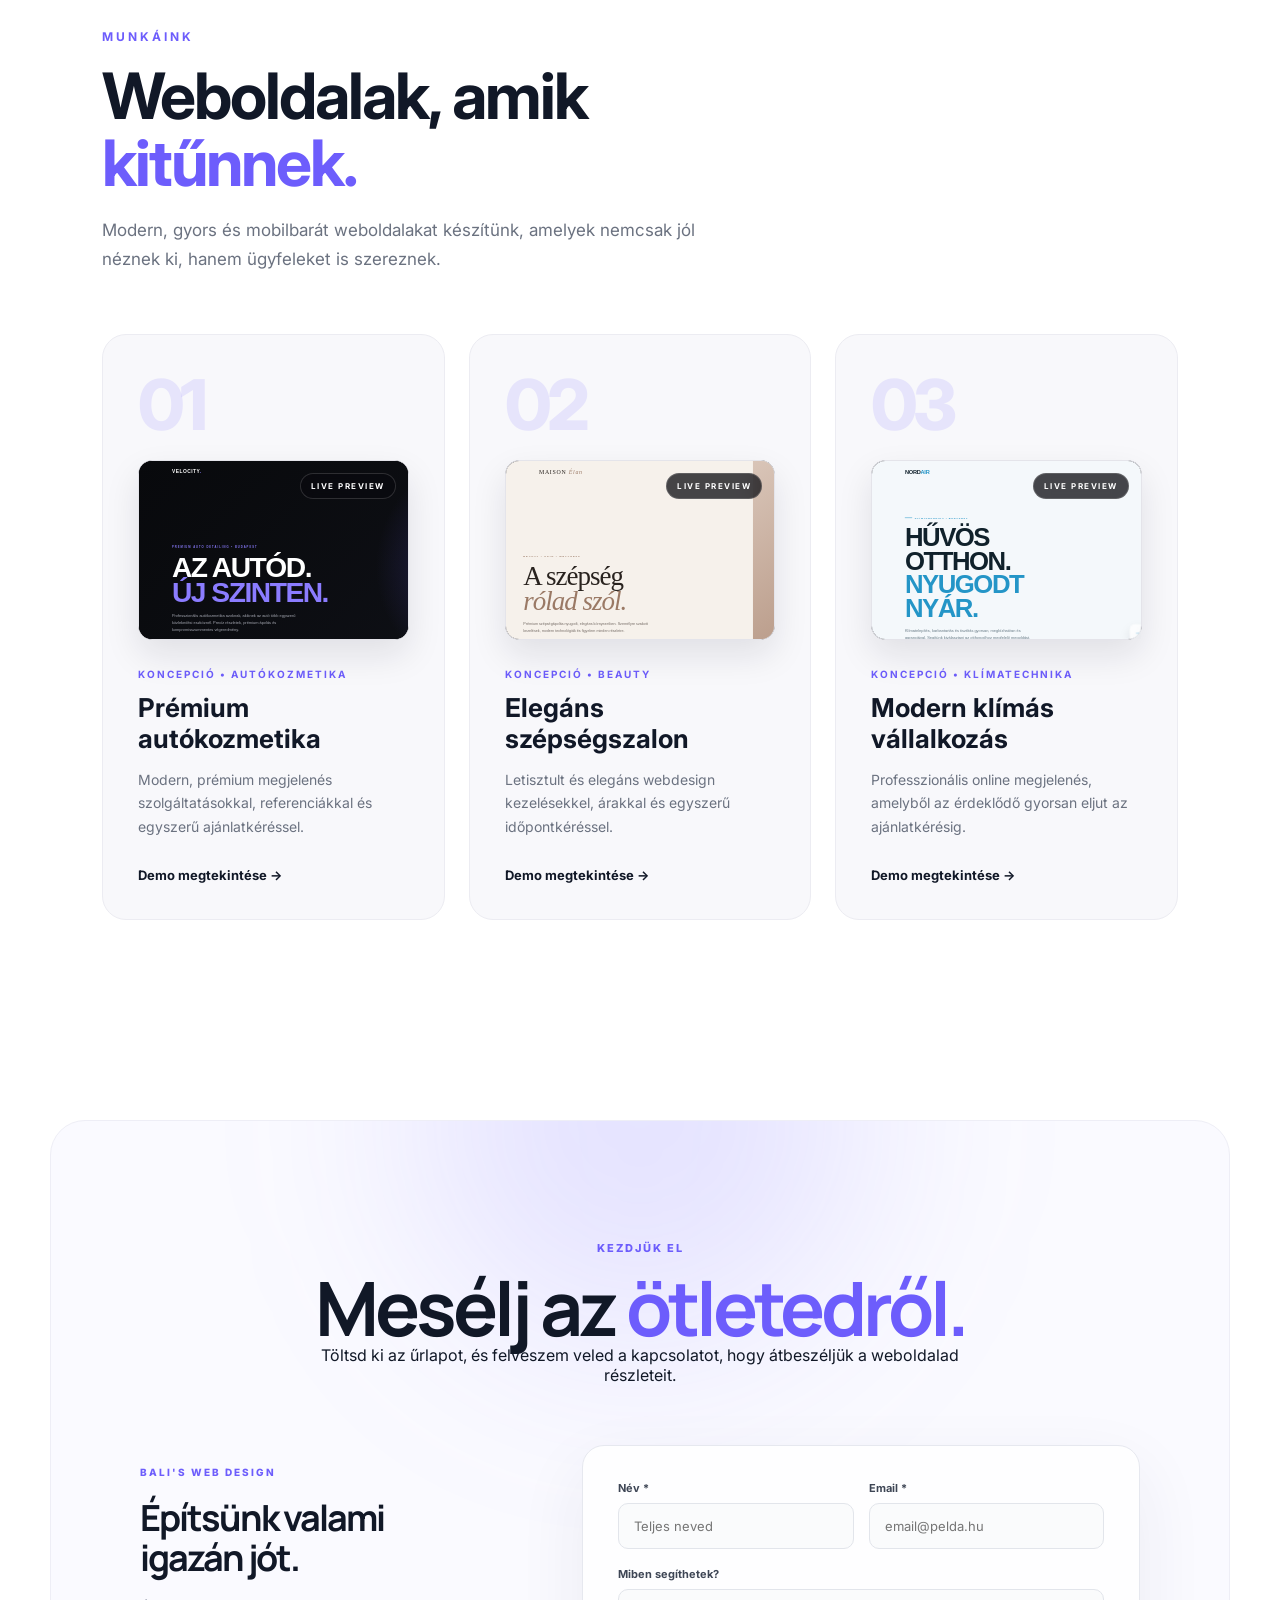
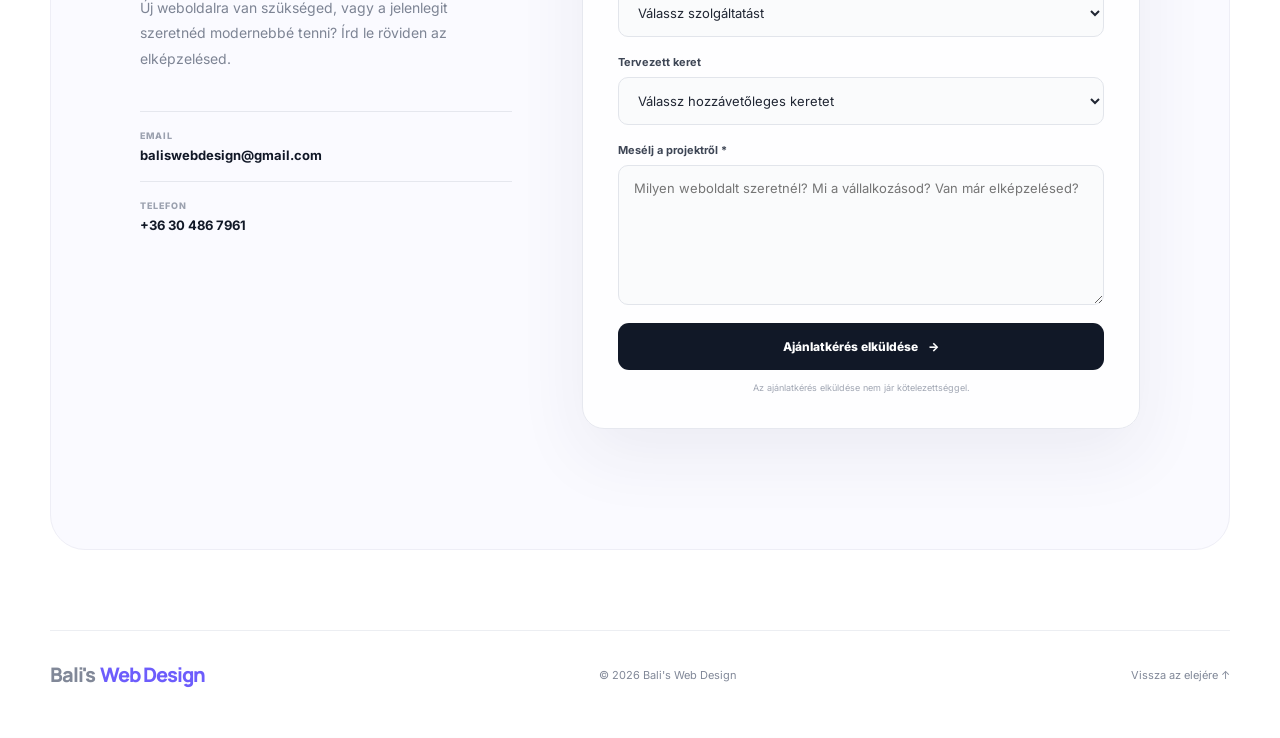
==== commit 6e2b68f8: "Add files via upload Add portfolio demo websites" ====
--- a/index.html
+++ b/index.html
@@ -311,7 +311,93 @@
 
     <!-- CONTACT -->
     <!-- CONTACT -->
-<section class="contact-section" id="contact">
+
+<!-- PORTFOLIO -->
+<section class="portfolio-section" id="portfolio">
+    <div class="portfolio-header">
+        <span class="section-label">MUNKÁINK</span>
+        <h2>Weboldalak, amik <span>kitűnnek.</span></h2>
+        <p>
+            Modern, gyors és mobilbarát weboldalakat készítünk,
+            amelyek nemcsak jól néznek ki, hanem ügyfeleket is szereznek.
+        </p>
+    </div>
+
+    <div class="portfolio-grid">
+
+        <div class="portfolio-card">
+            <div class="portfolio-number">01</div>
+            
+            <div class="portfolio-preview">
+    <iframe
+        src="autokozmetika-demo.html"
+        title="Prémium autókozmetika weboldal koncepció"
+        loading="lazy">
+    </iframe>
+</div>
+            <div class="portfolio-content">
+                <span>KONCEPCIÓ • AUTÓKOZMETIKA</span>
+                <h3>Prémium autókozmetika</h3>
+                <p>
+                    Modern, prémium megjelenés szolgáltatásokkal,
+                    referenciákkal és egyszerű ajánlatkéréssel.
+                </p>
+
+                <a href="autokozmetika-demo.html" target="_blank">
+    Demo megtekintése →
+</a>
+            </div>
+        </div>
+
+        <div class="portfolio-card">
+            <div class="portfolio-number">02</div>
+            <div class="portfolio-content">
+                <div class="portfolio-preview">
+    <iframe
+        src="beauty-demo.html"
+        title="Elegáns szépségszalon weboldal koncepció"
+        loading="lazy">
+    </iframe>
+</div>
+                <span>KONCEPCIÓ • BEAUTY</span>
+                <h3>Elegáns szépségszalon</h3>
+                <p>
+                    Letisztult és elegáns webdesign kezelésekkel,
+                    árakkal és egyszerű időpontkéréssel.
+                </p>
+                <a href="beauty-demo.html" target="_blank">
+    Demo megtekintése →
+</a>
+            </div>
+        </div>
+
+        <div class="portfolio-card">
+            <div class="portfolio-number">03</div>
+            <div class="portfolio-preview">
+    <iframe
+        src="klima-demo.html"
+        title="Klímaszerelő weboldal koncepció"
+        loading="lazy">
+    </iframe>
+</div>
+            <div class="portfolio-content">
+                <span>KONCEPCIÓ • KLÍMATECHNIKA</span>
+                <h3>Modern klímás vállalkozás</h3>
+                <p>
+                    Professzionális online megjelenés, amelyből az érdeklődő
+                    gyorsan eljut az ajánlatkérésig.
+                </p>
+                <a href="klima-demo.html" target="_blank">
+    Demo megtekintése →
+</a>
+            </div>
+        </div>
+
+    </div>
+</section>
+
+<!-- KAPCSOLAT -->
+    <section class="contact-section" id="contact">
 
     <div class="contact-glow"></div>
 
--- a/style.css
+++ b/style.css
@@ -1170,4 +1170,242 @@
         font-size: 30px;
     }
 
+}
+
+/* ========================================
+   PORTFOLIO
+======================================== */
+
+.portfolio-section {
+    padding: 120px 8%;
+    background: #ffffff;
+}
+
+.portfolio-header {
+    max-width: 750px;
+    margin-bottom: 60px;
+}
+
+.portfolio-header .section-label {
+    display: inline-block;
+    margin-bottom: 18px;
+    font-size: 12px;
+    font-weight: 700;
+    letter-spacing: 3px;
+    color: #6d5dfc;
+}
+
+.portfolio-header h2 {
+    margin: 0 0 20px;
+    font-size: clamp(38px, 5vw, 64px);
+    line-height: 1.05;
+    letter-spacing: -2px;
+    color: #111827;
+}
+
+.portfolio-header h2 span {
+    color: #6d5dfc;
+}
+
+.portfolio-header p {
+    max-width: 620px;
+    font-size: 17px;
+    line-height: 1.7;
+    color: #6b7280;
+}
+
+.portfolio-grid {
+    display: grid;
+    grid-template-columns: repeat(3, 1fr);
+    gap: 24px;
+}
+
+.portfolio-card {
+    position: relative;
+    min-height: 390px;
+    padding: 35px;
+    overflow: hidden;
+
+    display: flex;
+    flex-direction: column;
+    justify-content: space-between;
+
+    background: #f8f8fb;
+    border: 1px solid #ececf2;
+    border-radius: 24px;
+
+    transition: transform 0.35s ease,
+                box-shadow 0.35s ease,
+                border-color 0.35s ease;
+}
+
+.portfolio-card:hover {
+    transform: translateY(-10px);
+    border-color: rgba(109, 93, 252, 0.3);
+    box-shadow: 0 25px 60px rgba(17, 24, 39, 0.12);
+}
+
+.portfolio-number {
+    font-size: 70px;
+    line-height: 1;
+    font-weight: 800;
+    letter-spacing: -5px;
+    color: rgba(109, 93, 252, 0.12);
+}
+
+.portfolio-content span {
+    display: block;
+    margin-bottom: 12px;
+    font-size: 10px;
+    font-weight: 700;
+    letter-spacing: 2px;
+    color: #6d5dfc;
+}
+
+.portfolio-content h3 {
+    margin: 0 0 14px;
+    font-size: 26px;
+    color: #111827;
+}
+
+.portfolio-content p {
+    margin-bottom: 25px;
+    font-size: 14px;
+    line-height: 1.7;
+    color: #6b7280;
+}
+
+.portfolio-content a {
+    display: inline-block;
+    color: #111827;
+    font-size: 13px;
+    font-weight: 700;
+    text-decoration: none;
+    transition: color 0.25s ease,
+                transform 0.25s ease;
+}
+
+.portfolio-content a:hover {
+    color: #6d5dfc;
+    transform: translateX(4px);
+}
+
+
+/* PORTFOLIO - MOBIL */
+
+@media (max-width: 900px) {
+
+    .portfolio-section {
+        padding: 80px 6%;
+    }
+
+    .portfolio-grid {
+        grid-template-columns: 1fr;
+    }
+
+    .portfolio-card {
+        min-height: 330px;
+    }
+
+}
+
+@media (max-width: 600px) {
+
+    .portfolio-section {
+        padding: 65px 20px;
+    }
+
+    .portfolio-header {
+        margin-bottom: 40px;
+    }
+
+    .portfolio-header h2 {
+        letter-spacing: -1.5px;
+    }
+
+    .portfolio-card {
+        padding: 28px;
+        min-height: 300px;
+        border-radius: 20px;
+    }
+
+    .portfolio-number {
+        font-size: 55px;
+    }
+
+}
+
+/* ========================================
+   PORTFOLIO LIVE PREVIEW
+======================================== */
+
+.portfolio-preview {
+    position: relative;
+    width: 100%;
+    height: 180px;
+    margin: 20px 0 28px;
+    overflow: hidden;
+    border-radius: 14px;
+    background: #0b0c10;
+    border: 1px solid #e4e4ea;
+    box-shadow: 0 15px 35px rgba(17, 24, 39, 0.10);
+}
+
+/* A teljes demo weboldalt lekicsinyítjük */
+.portfolio-preview iframe {
+    width: 1920px;
+    height: 1080px;
+
+    border: 0;
+
+    transform: scale(0.245);
+    transform-origin: top left;
+
+    pointer-events: none;
+}
+
+/* Kis címke az előnézeten */
+.portfolio-preview::after {
+    content: "LIVE PREVIEW";
+    position: absolute;
+    top: 12px;
+    right: 12px;
+
+    padding: 7px 10px;
+
+    background: rgba(10, 10, 15, 0.75);
+    backdrop-filter: blur(8px);
+
+    border: 1px solid rgba(255,255,255,0.15);
+    border-radius: 20px;
+
+    color: #ffffff;
+
+    font-size: 8px;
+    font-weight: 700;
+    letter-spacing: 1.5px;
+}
+
+/* Az első kártya legyen magasabb az előnézet miatt */
+.portfolio-card:first-child {
+    min-height: 520px;
+}
+
+
+/* MOBIL */
+
+@media (max-width: 600px) {
+
+    .portfolio-preview {
+        height: 150px;
+        margin: 15px 0 24px;
+    }
+
+    .portfolio-preview iframe {
+        transform: scale(0.20);
+    }
+
+    .portfolio-card:first-child {
+        min-height: 480px;
+    }
 }
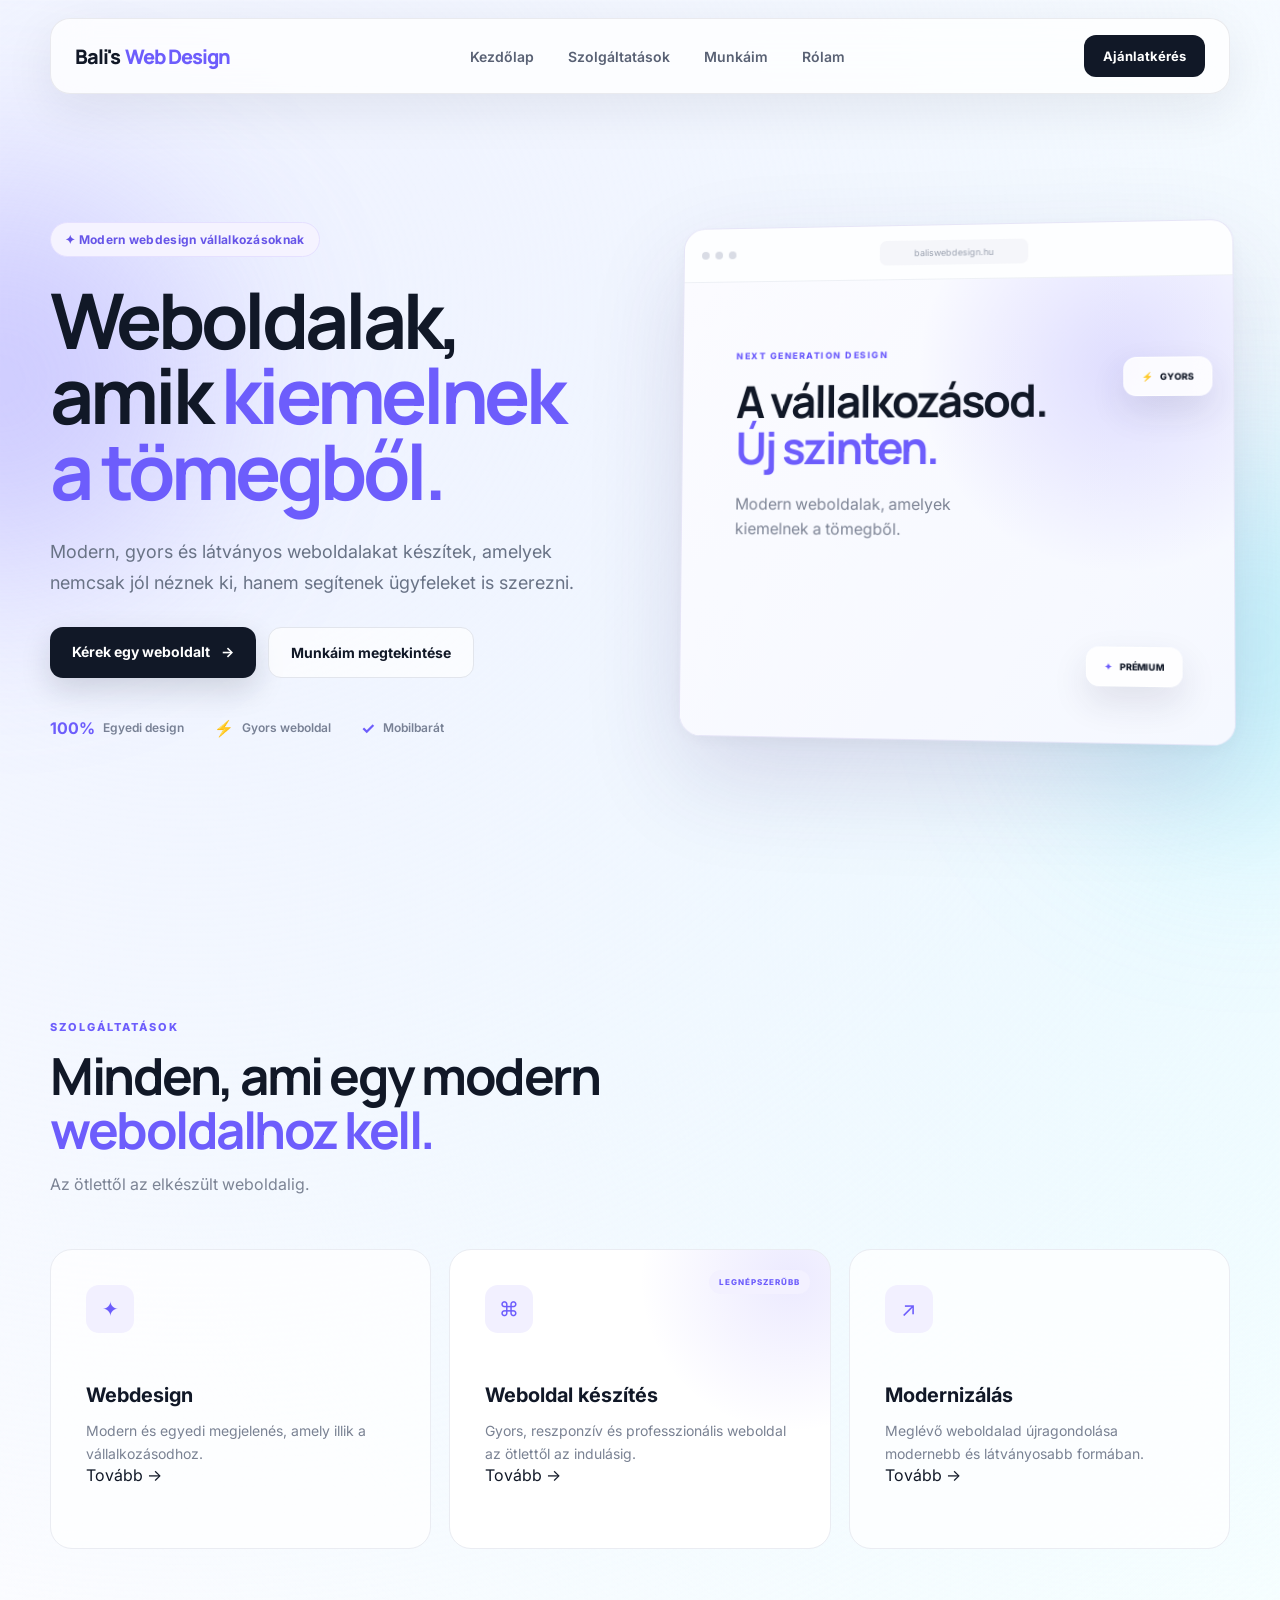
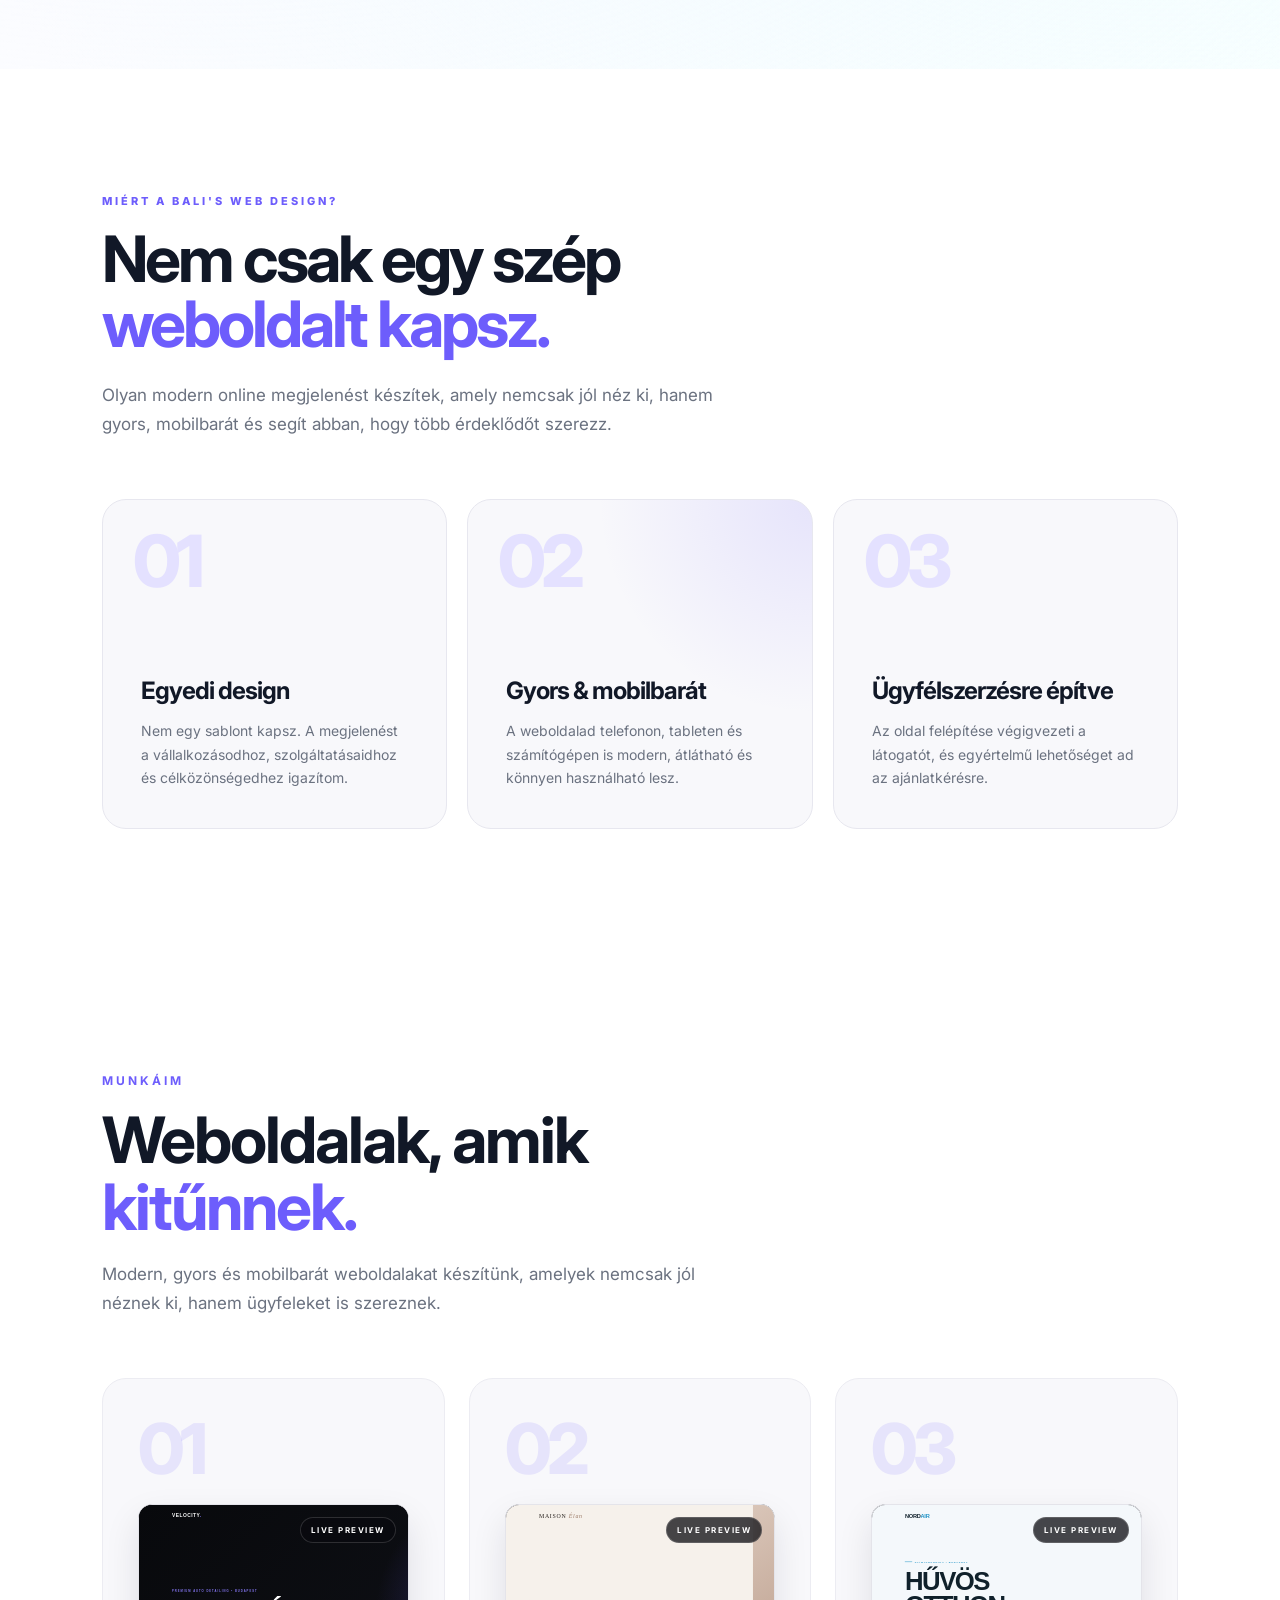
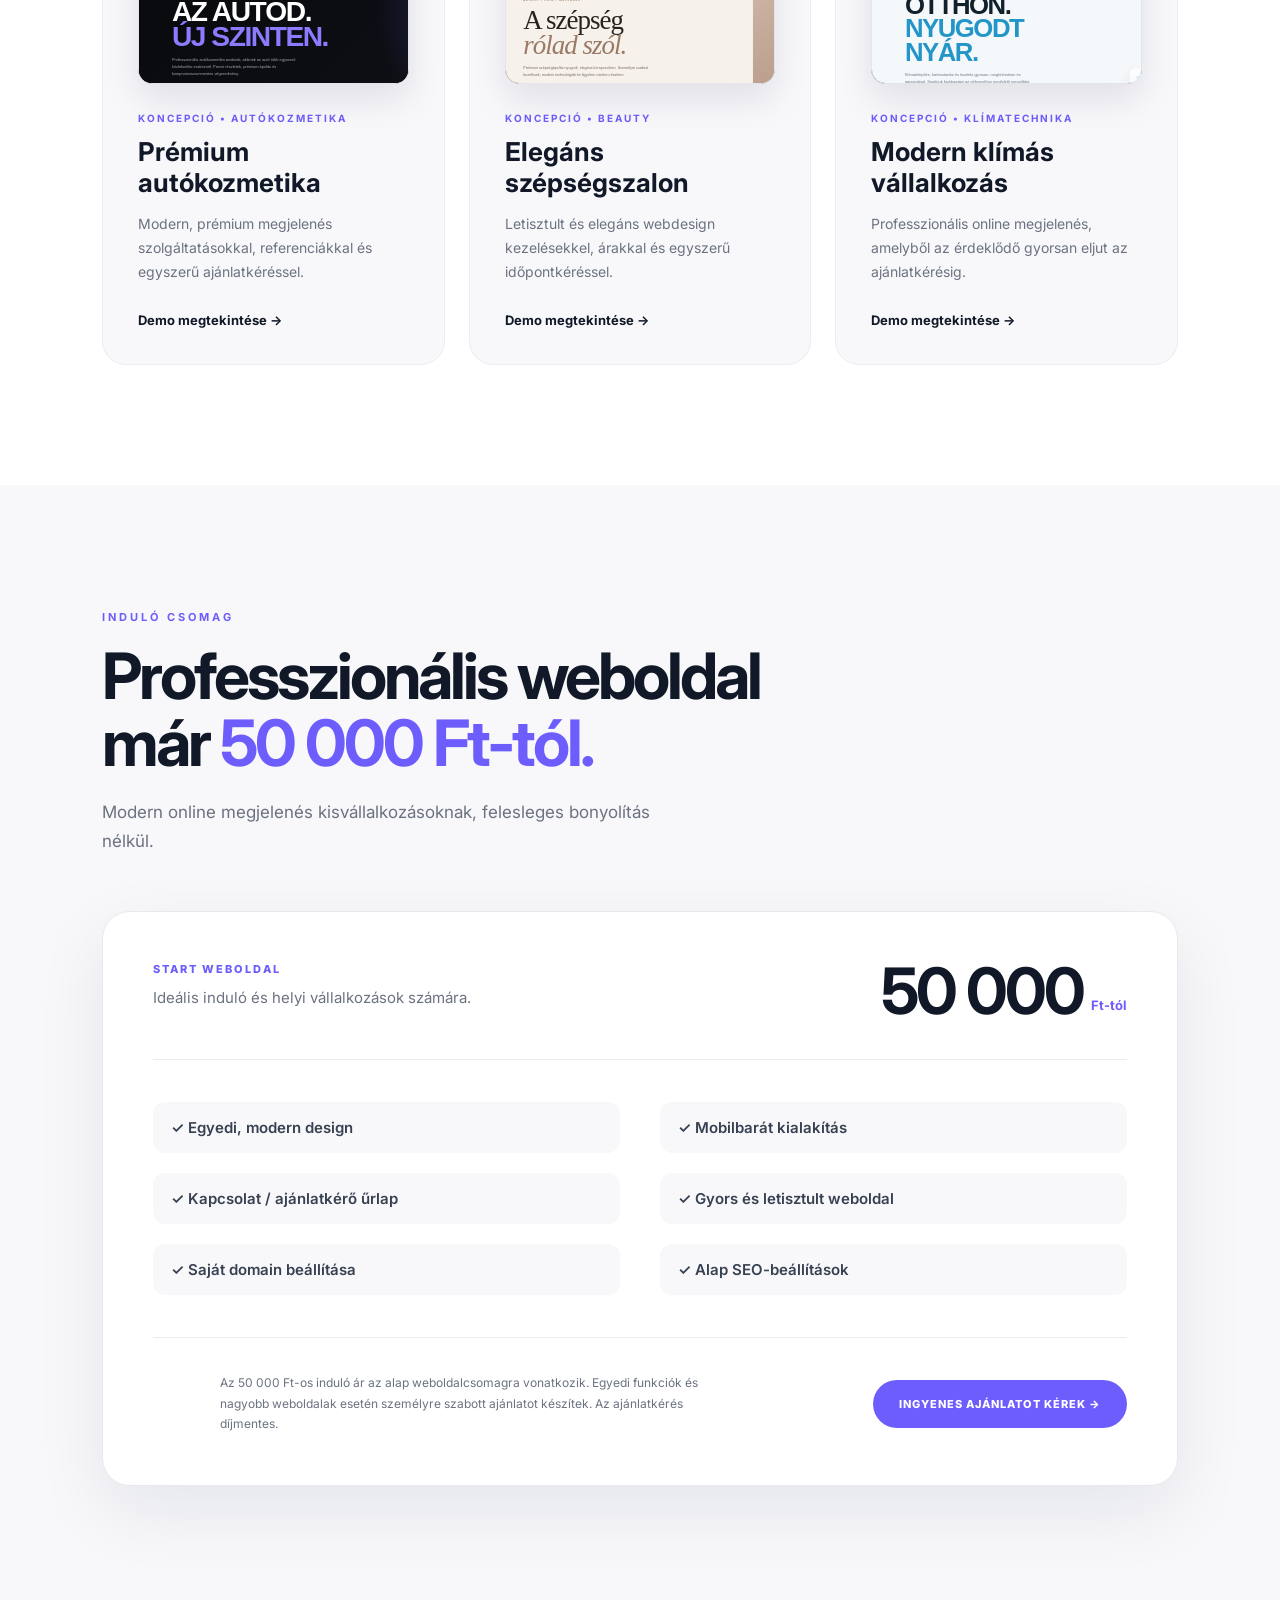
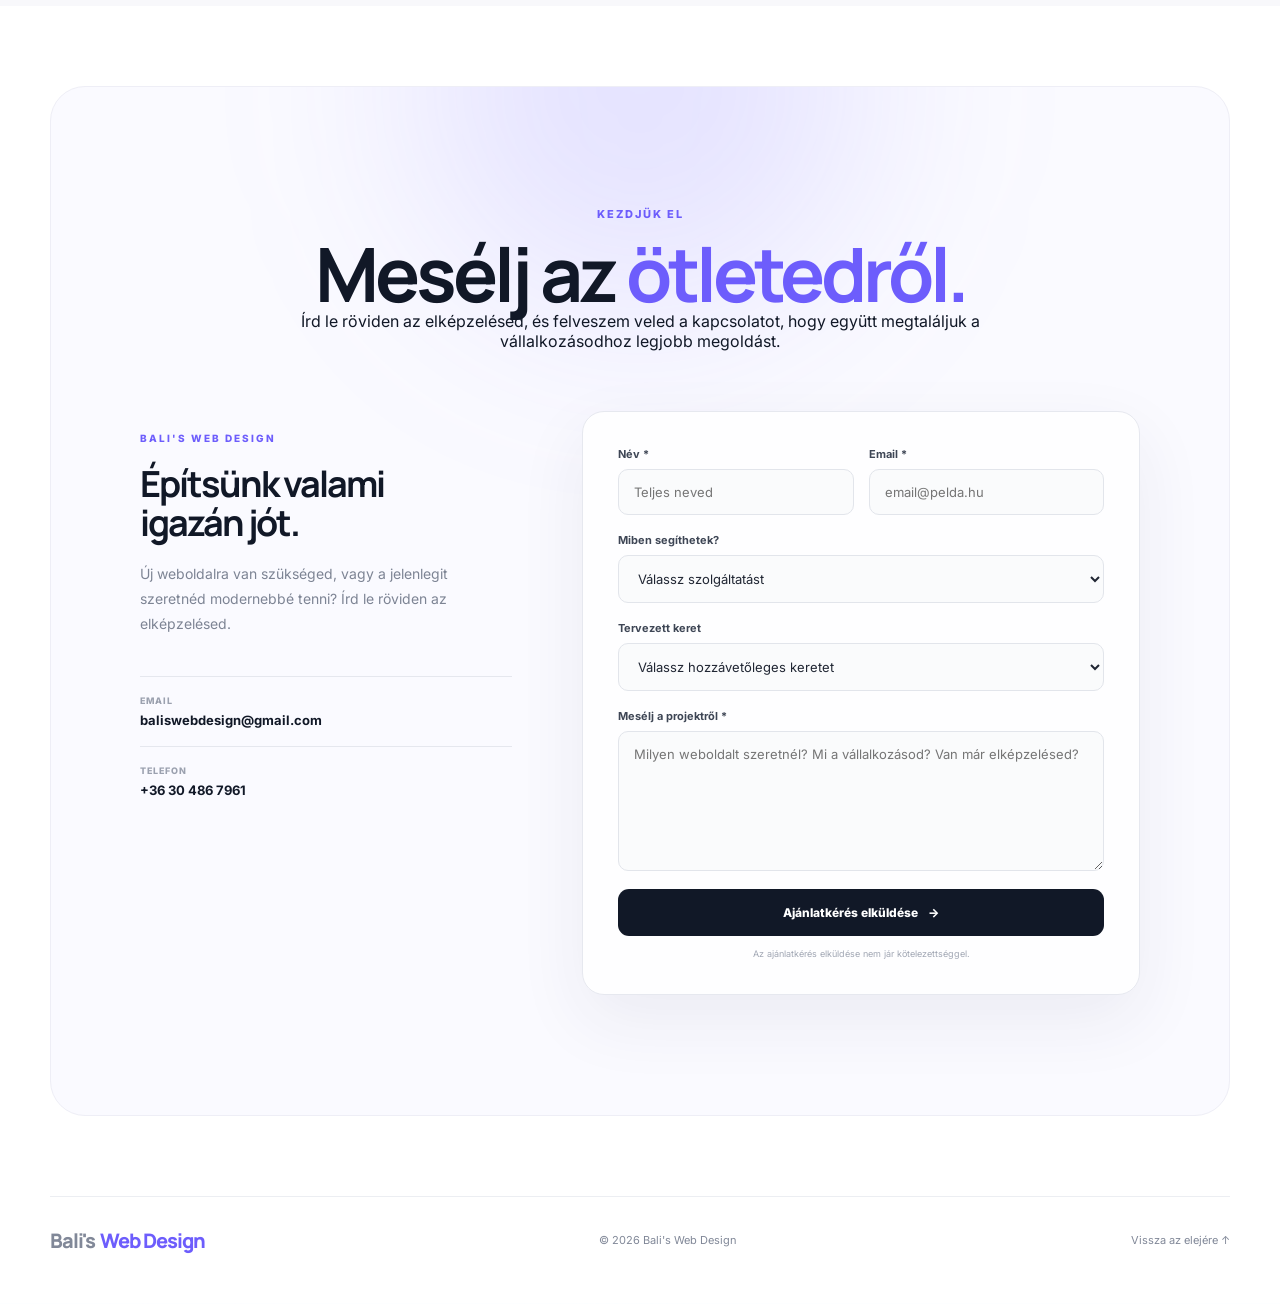
==== commit d24a1b72: "Add files via upload" ====
--- a/index.html
+++ b/index.html
@@ -22,7 +22,7 @@
     <nav>
         <a href="#home">Kezdőlap</a>
         <a href="#services">Szolgáltatások</a>
-        <a href="#work">Munkáim</a>
+        <a href="#portfolio">Munkáim</a>
         <a href="#about">Rólam</a>
     </nav>
 
@@ -64,7 +64,7 @@
                     <span>→</span>
                 </a>
 
-                <a href="#work" class="secondary-button">
+                <a href="#portfolio" class="secondary-button">
                     Munkáim megtekintése
                 </a>
 
@@ -115,27 +115,25 @@
                     </div>
 
                     <h2>
-                        Your business.<br>
-                        <span>Upgraded.</span>
-                    </h2>
-
-                    <p>
-                        Modern digital experiences
-                        built to stand out.
-                    </p>
-
-                    <div class="fake-button">
-                        Get Started →
-                    </div>
+    A vállalkozásod.<br>
+    <span>Új szinten.</span>
+</h2>
+
+                   <p>
+    Modern weboldalak, amelyek
+    kiemelnek a tömegből.
+</p>
+
+                    
 
                     <div class="floating-card card-one">
                         <span>⚡</span>
-                        FAST
+                        GYORS
                     </div>
 
                     <div class="floating-card card-two">
                         <span>✦</span>
-                        PREMIUM
+                        PRÉMIUM
                     </div>
 
                 </div>
@@ -176,7 +174,7 @@
                     amely illik a vállalkozásodhoz.
                 </p>
 
-                <span class="learn-more">Tovább →</span>
+                <a href="#contact">Tovább →</a>
             </article>
 
 
@@ -192,7 +190,7 @@
                     weboldal az ötlettől az indulásig.
                 </p>
 
-                <span class="learn-more">Tovább →</span>
+                <a href="#contact">Tovább →</a>
             </article>
 
 
@@ -206,7 +204,7 @@
                     modernebb és látványosabb formában.
                 </p>
 
-                <span class="learn-more">Tovább →</span>
+                <a href="#contact">Tovább →</a>
             </article>
 
         </div>
@@ -215,98 +213,62 @@
 
 
     <!-- WORK -->
-    <section class="section work-section" id="work">
-
-        <div class="section-heading">
-            <span class="eyebrow">PROJEKTEK</span>
-
-            <h2>
-                Weboldalak, amelyek
-                <span>figyelmet kapnak.</span>
-            </h2>
+    <!-- MIÉRT BALI'S WEB DESIGN -->
+<section class="why-section" id="why">
+
+    <div class="why-header">
+        <span class="section-label">MIÉRT A BALI'S WEB DESIGN?</span>
+
+        <h2>
+            Nem csak egy szép<br>
+            <span>weboldalt kapsz.</span>
+        </h2>
+
+        <p>
+            Olyan modern online megjelenést készítek, amely nemcsak
+            jól néz ki, hanem gyors, mobilbarát és segít abban,
+            hogy több érdeklődőt szerezz.
+        </p>
+    </div>
+
+    <div class="why-grid">
+
+        <article class="why-card">
+            <span class="why-number">01</span>
+
+            <h3>Egyedi design</h3>
 
             <p>
-                Hamarosan itt jelennek meg a legújabb munkáim.
-            </p>
-        </div>
-
-
-        <div class="project-grid">
-
-            <div class="project-card">
-                <div class="project-number">01</div>
-
-                <div class="project-placeholder">
-                    <span>BALI'S</span>
-                    <strong>WEB DESIGN</strong>
-                </div>
-
-                <div class="project-info">
-                    <div>
-                        <h3>Bali's Web Design</h3>
-                        <p>Branding • Webdesign • Development</p>
-                    </div>
-
-                    <span class="project-arrow">↗</span>
-                </div>
-            </div>
-
-
-            <div class="project-card coming-soon">
-                <div>
-                    <span>YOUR BUSINESS</span>
-                    <h3>Lehet, hogy a következő<br>projekt a tiéd lesz.</h3>
-
-                    <a href="#contact">
-                        Indítsuk el →
-                    </a>
-                </div>
-            </div>
-
-        </div>
-
-    </section>
-
-
-    <!-- ABOUT -->
-    <section class="section about-section" id="about">
-
-        <div class="about-box">
-
-            <div class="about-label">
-                BALI'S WEB DESIGN
-            </div>
-
-            <div class="about-content">
-
-                <div>
-                    <span class="eyebrow">RÓLAM</span>
-
-                    <h2>
-                        Nem csak egy weboldalt
-                        <span>kapsz.</span>
-                    </h2>
-                </div>
-
-                <div class="about-text">
-                    <p>
-                        A célom olyan modern weboldalak készítése,
-                        amelyek professzionálisabbá teszik a
-                        vállalkozásod online megjelenését.
-                    </p>
-
-                    <p>
-                        Letisztult design, modern technológia és
-                        egy olyan oldal, amely minden eszközön
-                        jól működik.
-                    </p>
-                </div>
-
-            </div>
-
-        </div>
-
-    </section>
+                Nem egy sablont kapsz. A megjelenést a vállalkozásodhoz,
+                szolgáltatásaidhoz és célközönségedhez igazítom.
+            </p>
+        </article>
+
+        <article class="why-card">
+            <span class="why-number">02</span>
+
+            <h3>Gyors & mobilbarát</h3>
+
+            <p>
+                A weboldalad telefonon, tableten és számítógépen is
+                modern, átlátható és könnyen használható lesz.
+            </p>
+        </article>
+
+        <article class="why-card">
+            <span class="why-number">03</span>
+
+            <h3>Ügyfélszerzésre építve</h3>
+
+            <p>
+                Az oldal felépítése végigvezeti a látogatót, és
+                egyértelmű lehetőséget ad az ajánlatkérésre.
+            </p>
+        </article>
+
+    </div>
+
+</section>
 
 
     <!-- CONTACT -->
@@ -315,7 +277,7 @@
 <!-- PORTFOLIO -->
 <section class="portfolio-section" id="portfolio">
     <div class="portfolio-header">
-        <span class="section-label">MUNKÁINK</span>
+        <span class="section-label">MUNKÁIM</span>
         <h2>Weboldalak, amik <span>kitűnnek.</span></h2>
         <p>
             Modern, gyors és mobilbarát weboldalakat készítünk,
@@ -397,7 +359,73 @@
 </section>
 
 <!-- KAPCSOLAT -->
-    <section class="contact-section" id="contact">
+    
+<!-- INDULÓ CSOMAG -->
+<section class="pricing-section" id="pricing">
+
+    <div class="pricing-header">
+        <span class="section-label">INDULÓ CSOMAG</span>
+
+        <h2>
+            Professzionális weboldal<br>
+            már <span>50 000 Ft-tól.</span>
+        </h2>
+
+        <p>
+            Modern online megjelenés kisvállalkozásoknak,
+            felesleges bonyolítás nélkül.
+        </p>
+    </div>
+
+    <div class="pricing-card">
+
+        <div class="pricing-card-top">
+
+            <div>
+                <span class="pricing-name">START WEBOLDAL</span>
+                <p>Ideális induló és helyi vállalkozások számára.</p>
+            </div>
+
+            <div class="price">
+                <strong>50 000</strong>
+                <span>Ft-tól</span>
+            </div>
+
+        </div>
+
+        <div class="pricing-features">
+
+            <div>✓ Egyedi, modern design</div>
+            <div>✓ Mobilbarát kialakítás</div>
+            <div>✓ Kapcsolat / ajánlatkérő űrlap</div>
+            <div>✓ Gyors és letisztult weboldal</div>
+            <div>✓ Saját domain beállítása</div>
+            <div>✓ Alap SEO-beállítások</div>
+
+        </div>
+
+        <div class="pricing-bottom">
+
+            <p>
+                <p>
+    Az 50 000 Ft-os induló ár az alap weboldalcsomagra vonatkozik.
+    Egyedi funkciók és nagyobb weboldalak esetén személyre szabott
+    ajánlatot készítek. Az ajánlatkérés díjmentes.
+</p>
+            </p>
+
+            <a href="#contact" class="pricing-button">
+                INGYENES AJÁNLATOT KÉREK →
+            </a>
+
+        </div>
+
+    </div>
+
+</section>
+
+<!-- KAPCSOLAT -->
+<section class="contact-section" id="contact">
 
     <div class="contact-glow"></div>
 
@@ -409,8 +437,9 @@
         </h2>
 
         <p>
-            Töltsd ki az űrlapot, és felveszem veled a kapcsolatot,
-            hogy átbeszéljük a weboldalad részleteit.
+    Írd le röviden az elképzelésed, és felveszem veled a kapcsolatot,
+    hogy együtt megtaláljuk a vállalkozásodhoz legjobb megoldást.
+</p>
         </p>
     </div>
 
--- a/style.css
+++ b/style.css
@@ -1408,4 +1408,361 @@
     .portfolio-card:first-child {
         min-height: 480px;
     }
+}
+
+html {
+    scroll-behavior: smooth;
+}
+
+/* ========================================
+   PRICING / INDULÓ CSOMAG
+======================================== */
+
+.pricing-section {
+    padding: 120px 8%;
+    background: #f8f8fb;
+}
+
+.pricing-header {
+    max-width: 850px;
+    margin-bottom: 55px;
+}
+
+.pricing-header .section-label {
+    display: inline-block;
+    margin-bottom: 18px;
+    color: #6d5dfc;
+    font-size: 11px;
+    font-weight: 700;
+    letter-spacing: 3px;
+}
+
+.pricing-header h2 {
+    margin: 0 0 22px;
+    color: #111827;
+    font-size: clamp(40px, 5vw, 68px);
+    line-height: 1.05;
+    letter-spacing: -3px;
+}
+
+.pricing-header h2 span {
+    color: #6d5dfc;
+}
+
+.pricing-header p {
+    max-width: 600px;
+    color: #6b7280;
+    font-size: 17px;
+    line-height: 1.7;
+}
+
+
+/* FŐ ÁRKÁRTYA */
+
+.pricing-card {
+    max-width: 1150px;
+    padding: 50px;
+    background: #ffffff;
+    border: 1px solid #e8e8ef;
+    border-radius: 28px;
+    box-shadow: 0 25px 70px rgba(17, 24, 39, 0.08);
+}
+
+.pricing-card-top {
+    display: flex;
+    align-items: flex-start;
+    justify-content: space-between;
+    gap: 40px;
+
+    padding-bottom: 40px;
+    border-bottom: 1px solid #ececf2;
+}
+
+.pricing-name {
+    display: block;
+    margin-bottom: 12px;
+
+    color: #6d5dfc;
+    font-size: 11px;
+    font-weight: 800;
+    letter-spacing: 2px;
+}
+
+.pricing-card-top p {
+    color: #6b7280;
+    font-size: 15px;
+}
+
+
+/* ÁR */
+
+.price {
+    display: flex;
+    align-items: flex-end;
+    gap: 8px;
+    white-space: nowrap;
+}
+
+.price strong {
+    color: #111827;
+    font-size: clamp(42px, 5vw, 65px);
+    line-height: 0.9;
+    letter-spacing: -3px;
+}
+
+.price span {
+    padding-bottom: 6px;
+    color: #6d5dfc;
+    font-size: 13px;
+    font-weight: 700;
+}
+
+
+/* TARTALOM */
+
+.pricing-features {
+    display: grid;
+    grid-template-columns: repeat(2, 1fr);
+    gap: 20px 40px;
+
+    padding: 42px 0;
+
+    color: #374151;
+    font-size: 15px;
+    font-weight: 600;
+}
+
+.pricing-features div {
+    padding: 16px 18px;
+    background: #f8f8fb;
+    border-radius: 12px;
+}
+
+
+/* ALSÓ RÉSZ */
+
+.pricing-bottom {
+    display: flex;
+    align-items: center;
+    justify-content: space-between;
+    gap: 40px;
+
+    padding-top: 35px;
+    border-top: 1px solid #ececf2;
+}
+
+.pricing-bottom p {
+    max-width: 520px;
+    color: #6b7280;
+    font-size: 12px;
+    line-height: 1.7;
+}
+
+.pricing-button {
+    display: inline-block;
+    padding: 17px 26px;
+
+    background: #6d5dfc;
+    color: #ffffff;
+
+    border-radius: 50px;
+
+    text-decoration: none;
+    font-size: 11px;
+    font-weight: 800;
+    letter-spacing: 1px;
+
+    transition:
+        transform 0.25s ease,
+        box-shadow 0.25s ease;
+}
+
+.pricing-button:hover {
+    transform: translateY(-3px);
+    box-shadow: 0 12px 30px rgba(109, 93, 252, 0.28);
+}
+
+
+/* MOBIL */
+
+@media (max-width: 750px) {
+
+    .pricing-section {
+        padding: 80px 20px;
+    }
+
+    .pricing-header h2 {
+        letter-spacing: -2px;
+    }
+
+    .pricing-card {
+        padding: 30px 22px;
+        border-radius: 22px;
+    }
+
+    .pricing-card-top {
+        flex-direction: column;
+        gap: 30px;
+    }
+
+    .pricing-features {
+        grid-template-columns: 1fr;
+        gap: 12px;
+    }
+
+    .pricing-bottom {
+        flex-direction: column;
+        align-items: flex-start;
+    }
+
+    .pricing-button {
+        width: 100%;
+        text-align: center;
+    }
+
+}
+
+/* ========================================
+   MIÉRT BALI'S WEB DESIGN
+======================================== */
+
+.why-section {
+    padding: 120px 8%;
+    background: #ffffff;
+}
+
+.why-header {
+    max-width: 850px;
+    margin-bottom: 60px;
+}
+
+.why-header .section-label {
+    display: inline-block;
+    margin-bottom: 18px;
+    color: #6d5dfc;
+    font-size: 11px;
+    font-weight: 800;
+    letter-spacing: 3px;
+}
+
+.why-header h2 {
+    margin: 0 0 24px;
+    color: #111827;
+    font-size: clamp(42px, 5vw, 70px);
+    line-height: 1.03;
+    letter-spacing: -3px;
+}
+
+.why-header h2 span {
+    color: #6d5dfc;
+}
+
+.why-header p {
+    max-width: 650px;
+    color: #6b7280;
+    font-size: 17px;
+    line-height: 1.7;
+}
+
+
+/* KÁRTYÁK */
+
+.why-grid {
+    display: grid;
+    grid-template-columns: repeat(3, 1fr);
+    gap: 20px;
+}
+
+.why-card {
+    position: relative;
+    min-height: 330px;
+    padding: 38px;
+
+    display: flex;
+    flex-direction: column;
+    justify-content: flex-end;
+
+    background: #f8f8fb;
+    border: 1px solid #e7e7ef;
+    border-radius: 24px;
+
+    overflow: hidden;
+
+    transition:
+        transform 0.3s ease,
+        box-shadow 0.3s ease,
+        border-color 0.3s ease;
+}
+
+.why-card:hover {
+    transform: translateY(-8px);
+    border-color: #d9d5ff;
+    box-shadow: 0 25px 60px rgba(17, 24, 39, 0.08);
+}
+
+
+/* NAGY SZÁM */
+
+.why-number {
+    position: absolute;
+    top: 25px;
+    left: 30px;
+
+    color: #e4e1ff;
+    font-size: 72px;
+    font-weight: 800;
+    line-height: 1;
+    letter-spacing: -5px;
+}
+
+.why-card h3 {
+    position: relative;
+    margin-bottom: 14px;
+
+    color: #111827;
+    font-size: 24px;
+    letter-spacing: -1px;
+}
+
+.why-card p {
+    position: relative;
+
+    color: #6b7280;
+    font-size: 14px;
+    line-height: 1.7;
+}
+
+
+/* KÖZÉPSŐ KÁRTYA KIEMELÉSE */
+
+.why-card:nth-child(2) {
+    background:
+        radial-gradient(
+            circle at top right,
+            rgba(109, 93, 252, 0.13),
+            transparent 45%
+        ),
+        #f8f8fb;
+}
+
+
+/* MOBIL */
+
+@media (max-width: 850px) {
+
+    .why-section {
+        padding: 80px 20px;
+    }
+
+    .why-grid {
+        grid-template-columns: 1fr;
+    }
+
+    .why-card {
+        min-height: 270px;
+    }
+
+    .why-header h2 {
+        letter-spacing: -2px;
+    }
 }
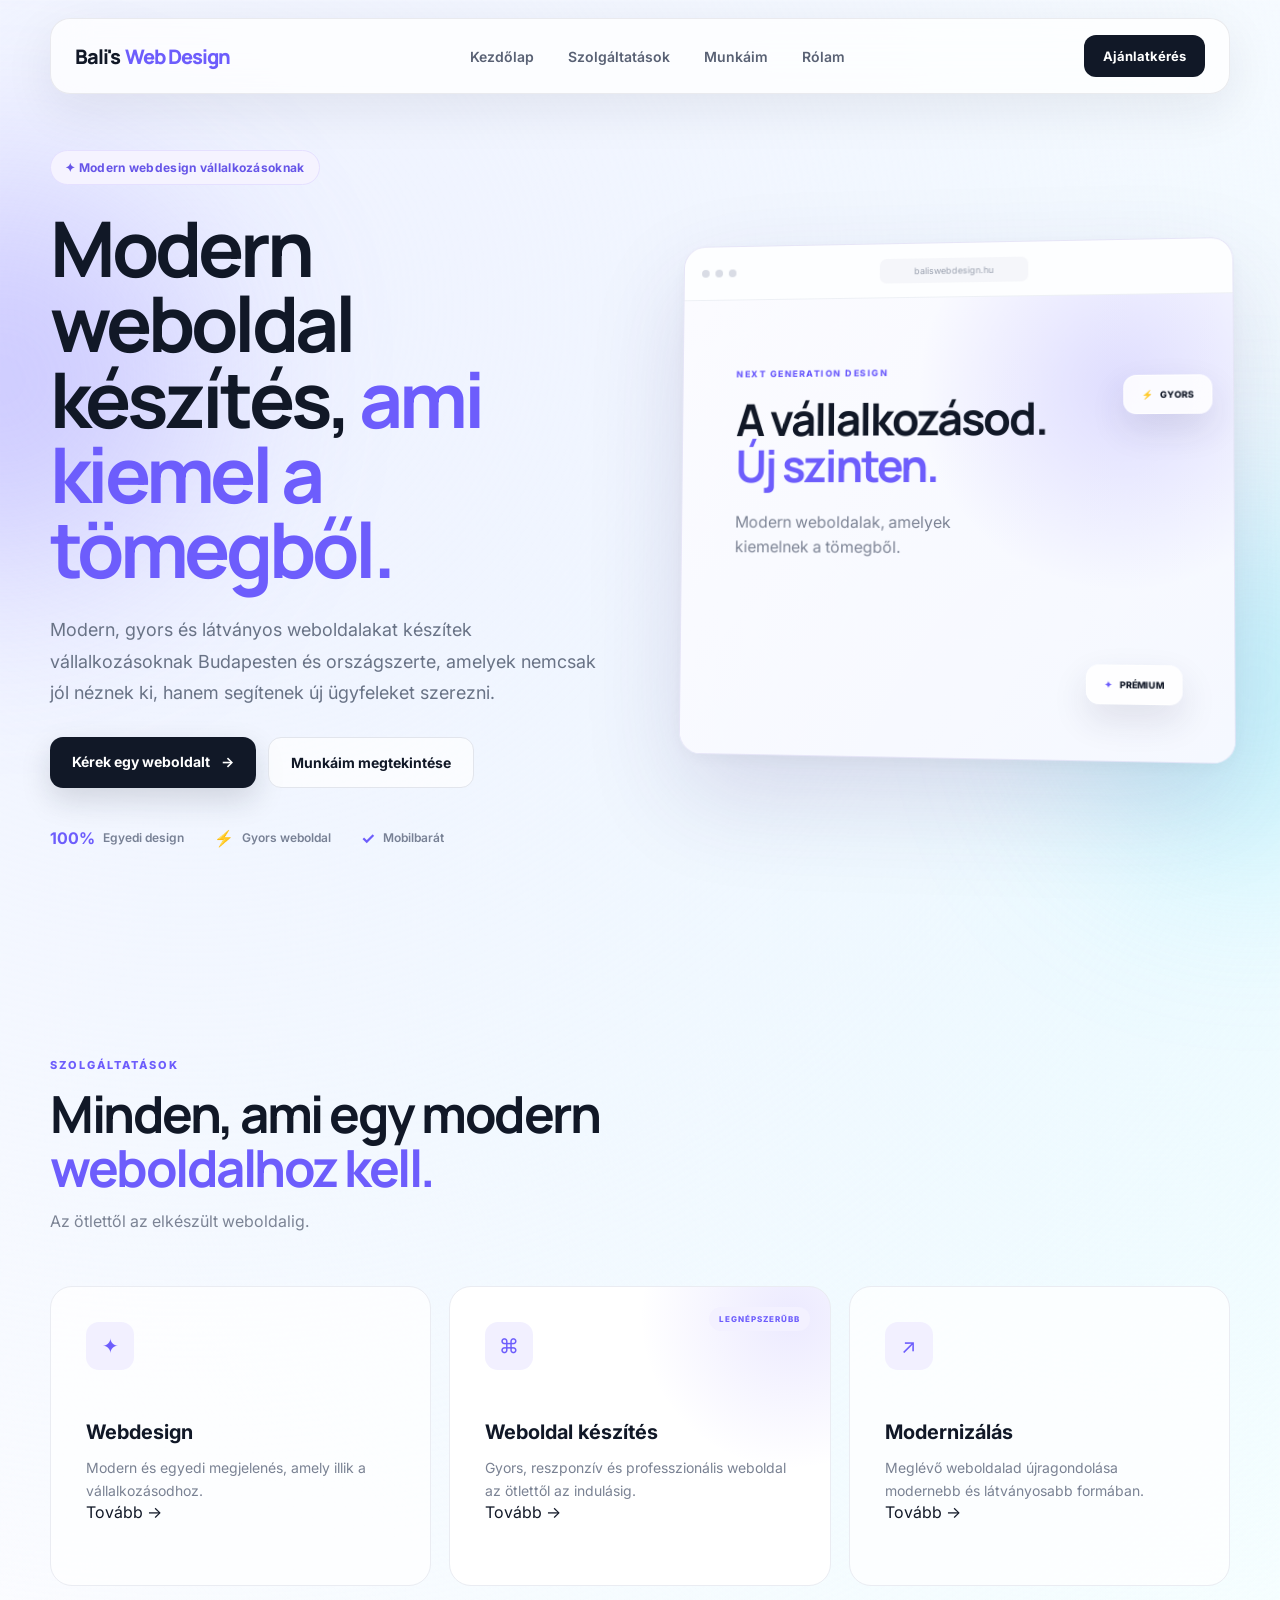
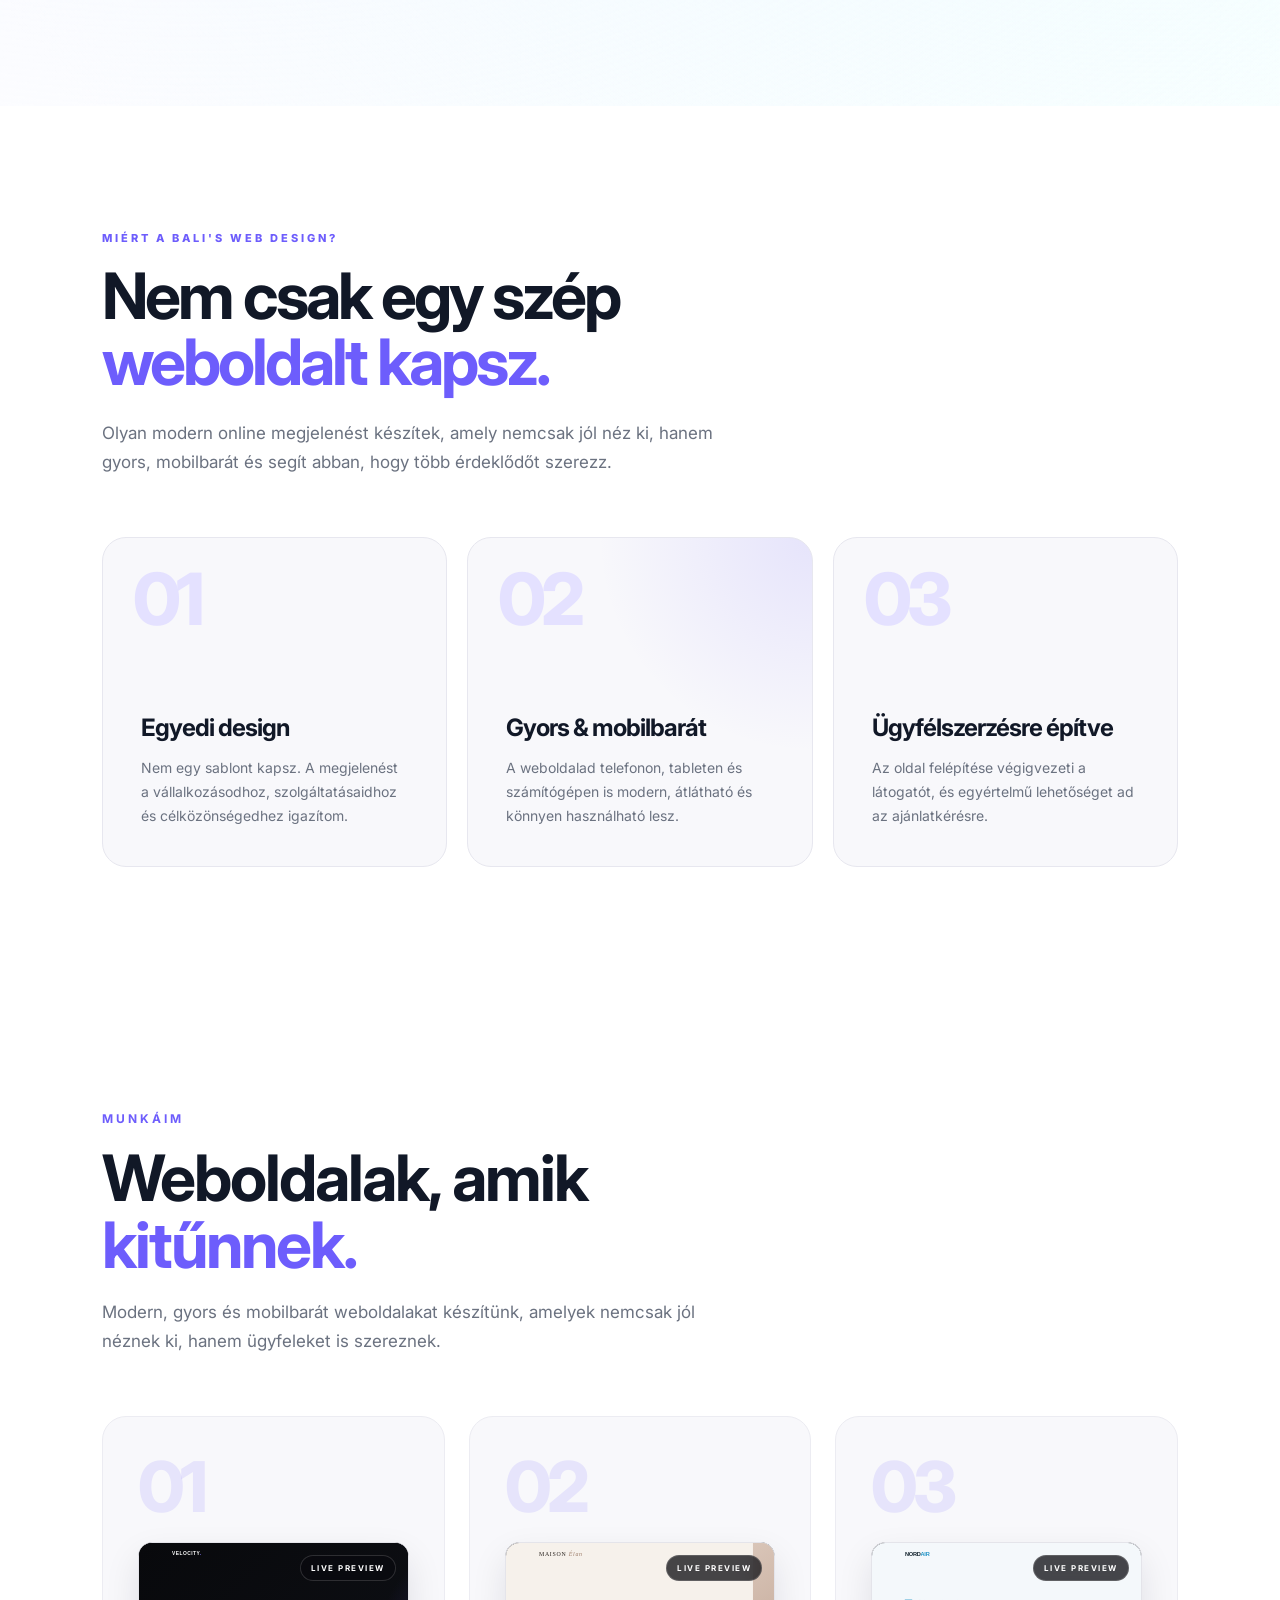
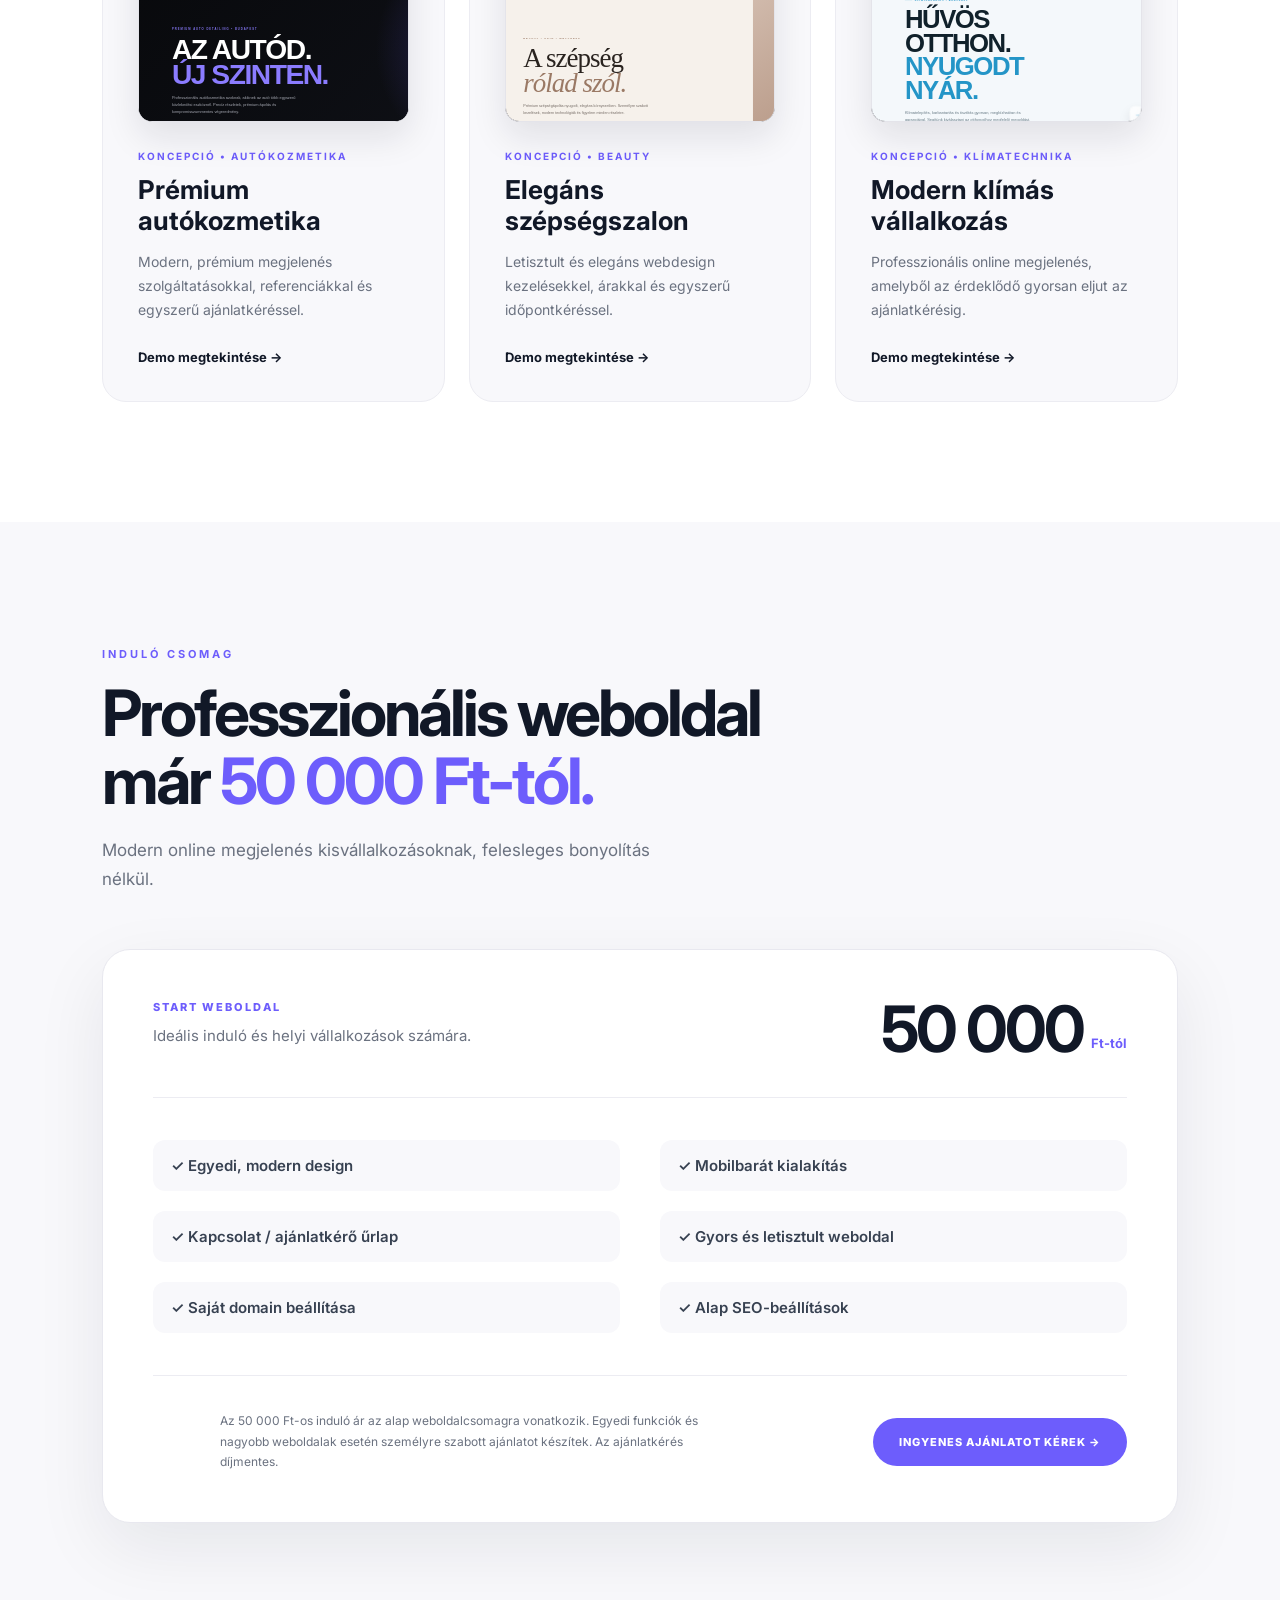
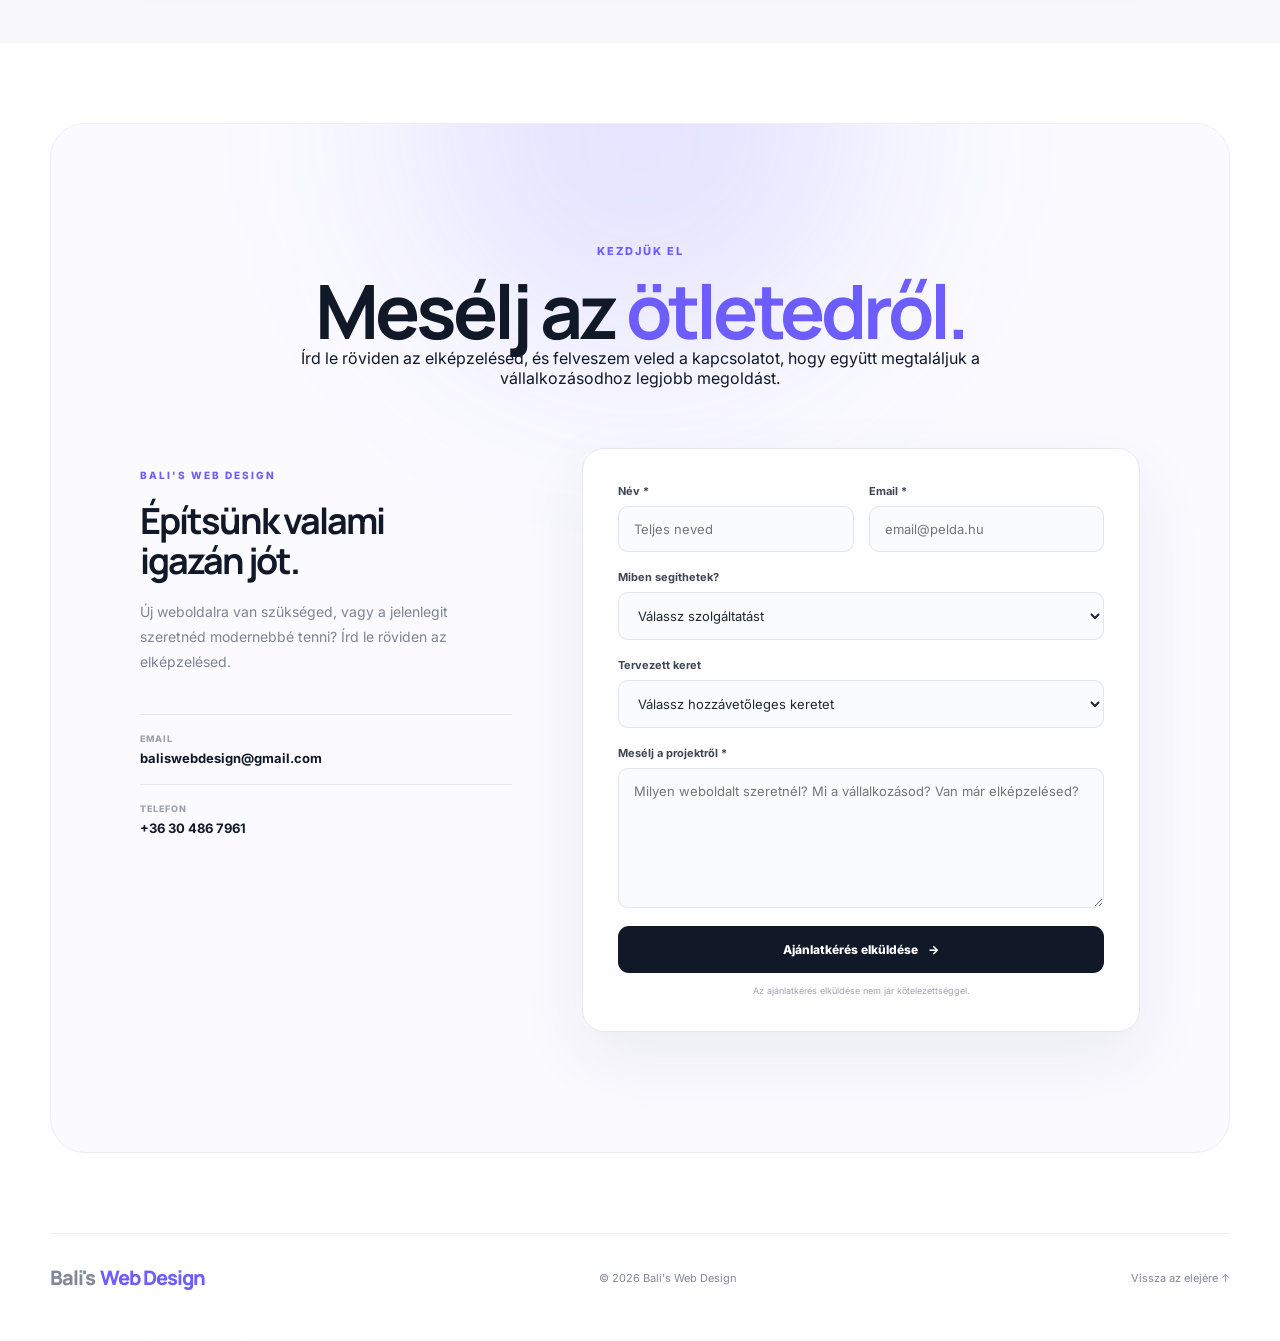
==== commit f4e6ccdd: "Add files via upload seo update" ====
--- a/index.html
+++ b/index.html
@@ -1,15 +1,36 @@
 <!DOCTYPE html>
 <html lang="hu">
 <head>
+    <head>
     <meta charset="UTF-8">
+
     <meta name="viewport" content="width=device-width, initial-scale=1.0">
 
-    <title>Bali's Web Design | Modern weboldalak vállalkozásoknak</title>
+    <!-- SEO -->
+    <title>Weboldal készítés Budapest | Bali's Web Design</title>
 
     <meta name="description"
-          content="Modern, gyors és prémium weboldalak vállalkozásoknak. Bali's Web Design.">
-
+          content="Modern, gyors és prémium weboldalak vállalkozásoknak. Egyedi webdesign, mobilbarát kialakítás és professzionális online megjelenés Budapesten.">
+
+    <meta name="robots" content="index, follow">
+
+    <meta name="author" content="Bali's Web Design">
+
+    <!-- Canonical -->
+    <link rel="canonical" href="https://baliswebdesign.hu/">
+
+    <!-- Social / Open Graph -->
+    <meta property="og:type" content="website">
+    <meta property="og:locale" content="hu_HU">
+    <meta property="og:title" content="Weboldal készítés Budapest | Bali's Web Design">
+    <meta property="og:description"
+          content="Modern, gyors és prémium weboldalak vállalkozásoknak. Egyedi megjelenés, mobilbarát kialakítás és modern webdesign.">
+    <meta property="og:url" content="https://baliswebdesign.hu/">
+    <meta property="og:site_name" content="Bali's Web Design">
+
+    <!-- CSS -->
     <link rel="stylesheet" href="style.css">
+</head>
 </head>
 
 <body>
@@ -47,15 +68,15 @@
             </div>
 
             <h1>
-                Weboldalak, amik
-                <span>kiemelnek a tömegből.</span>
-            </h1>
-
+    Modern weboldal készítés,
+    <span>ami kiemel a tömegből.</span>
+</h1>
             <p>
-                Modern, gyors és látványos weboldalakat készítek,
-                amelyek nemcsak jól néznek ki, hanem segítenek
-                ügyfeleket is szerezni.
-            </p>
+    Modern, gyors és látványos weboldalakat készítek
+    vállalkozásoknak Budapesten és országszerte,
+    amelyek nemcsak jól néznek ki, hanem segítenek
+    új ügyfeleket szerezni.
+</p>
 
             <div class="hero-buttons">
 
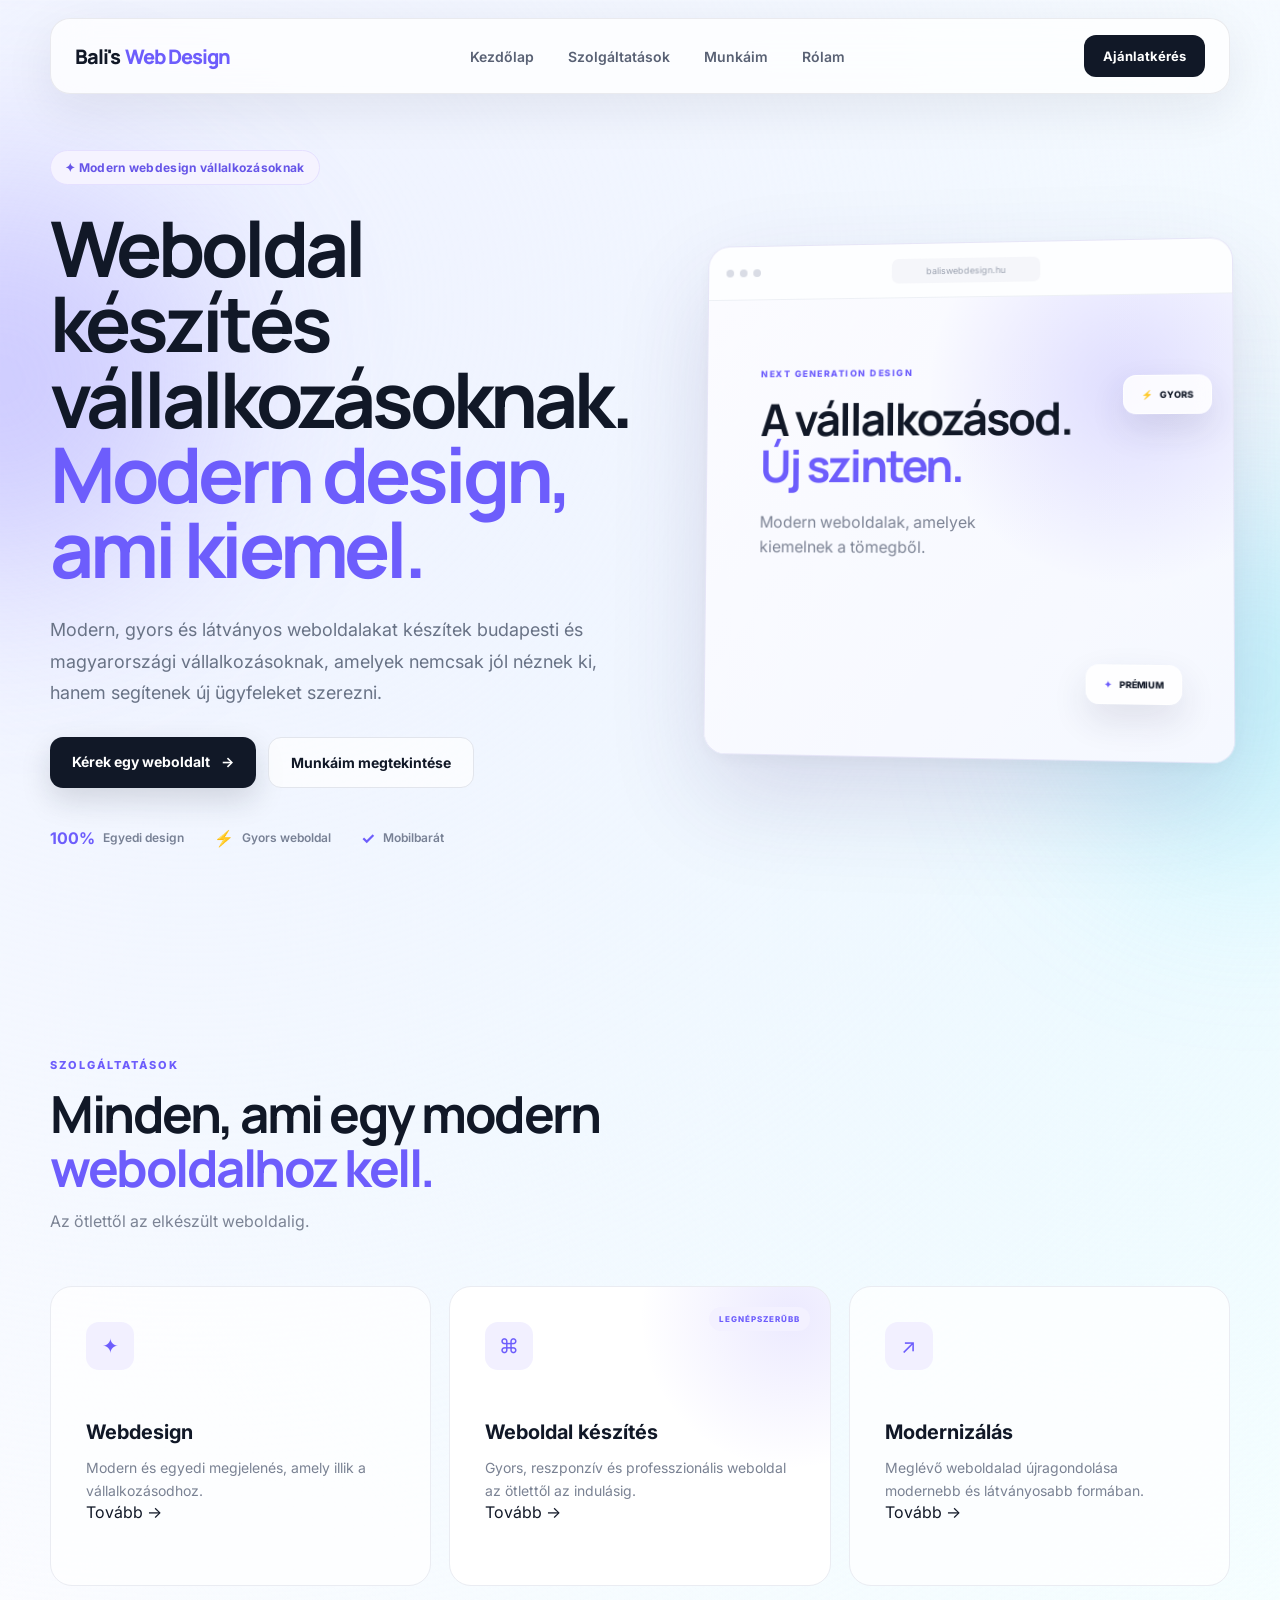
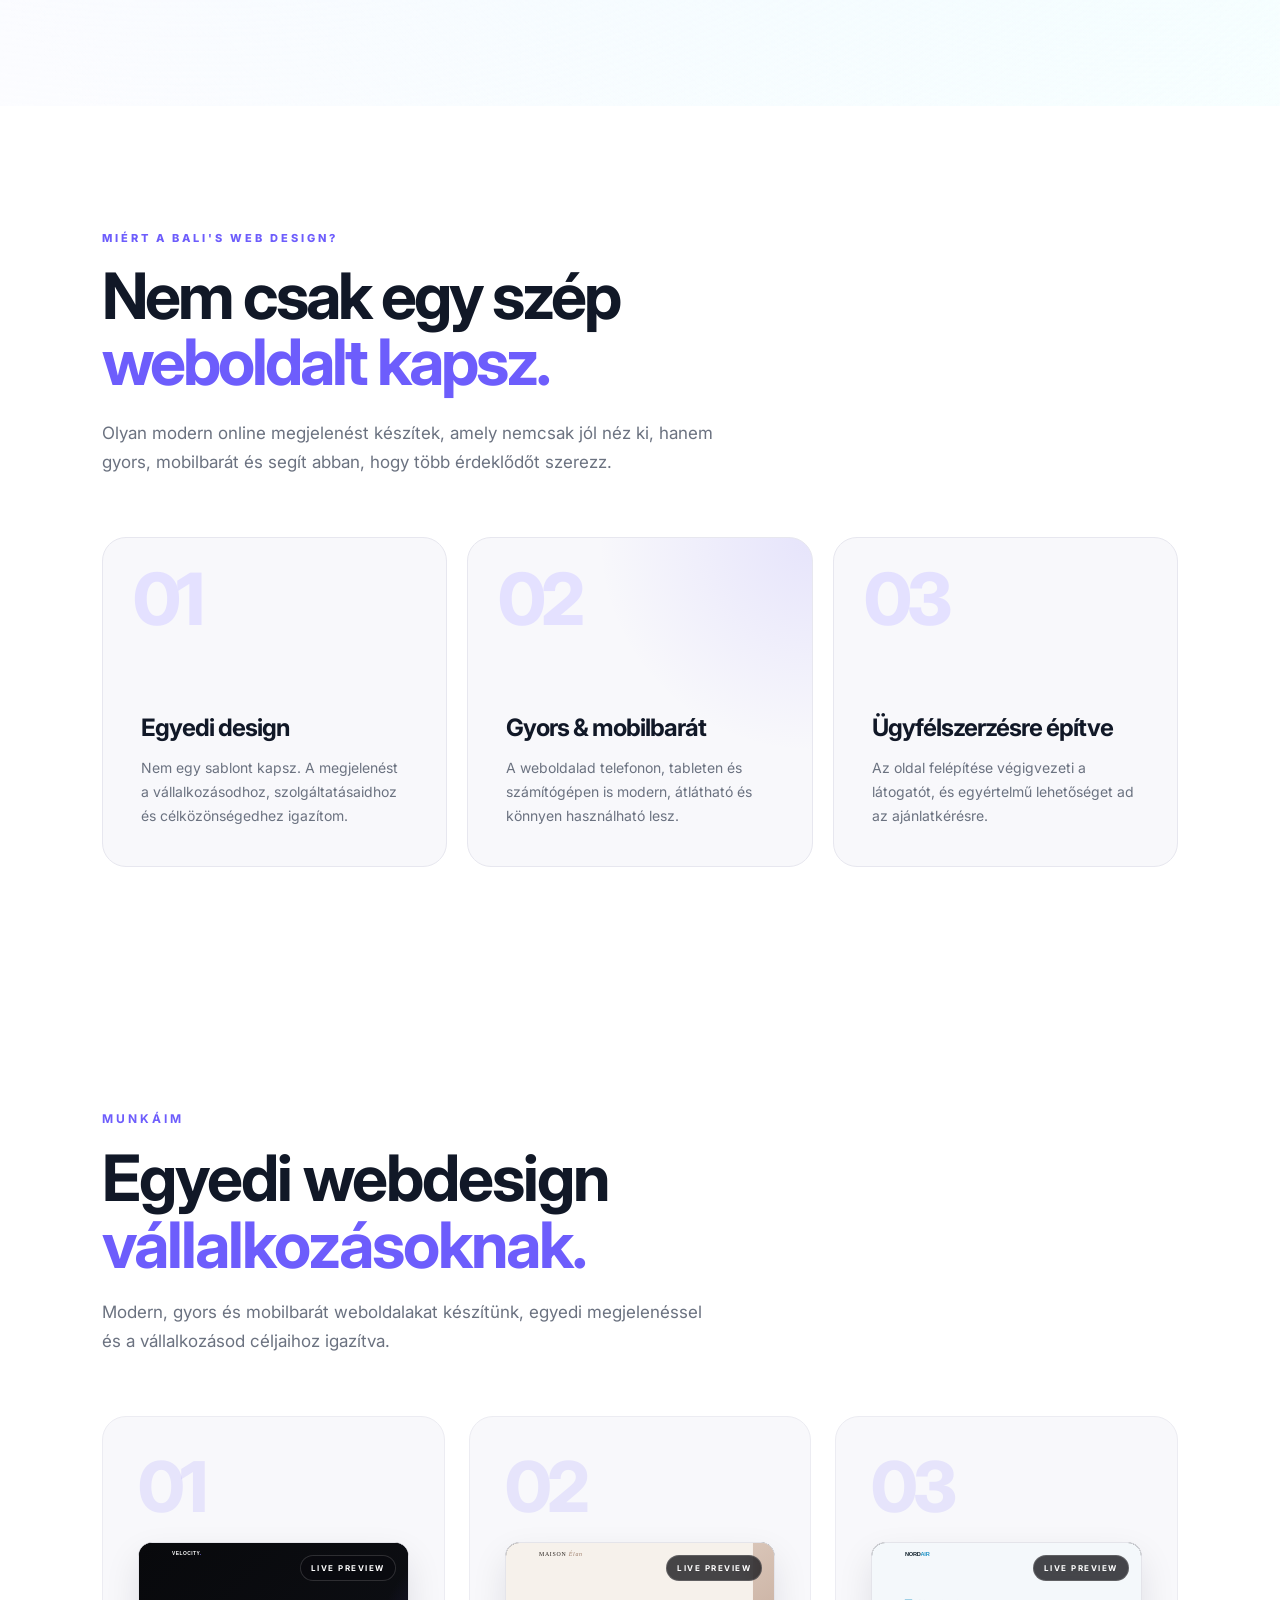
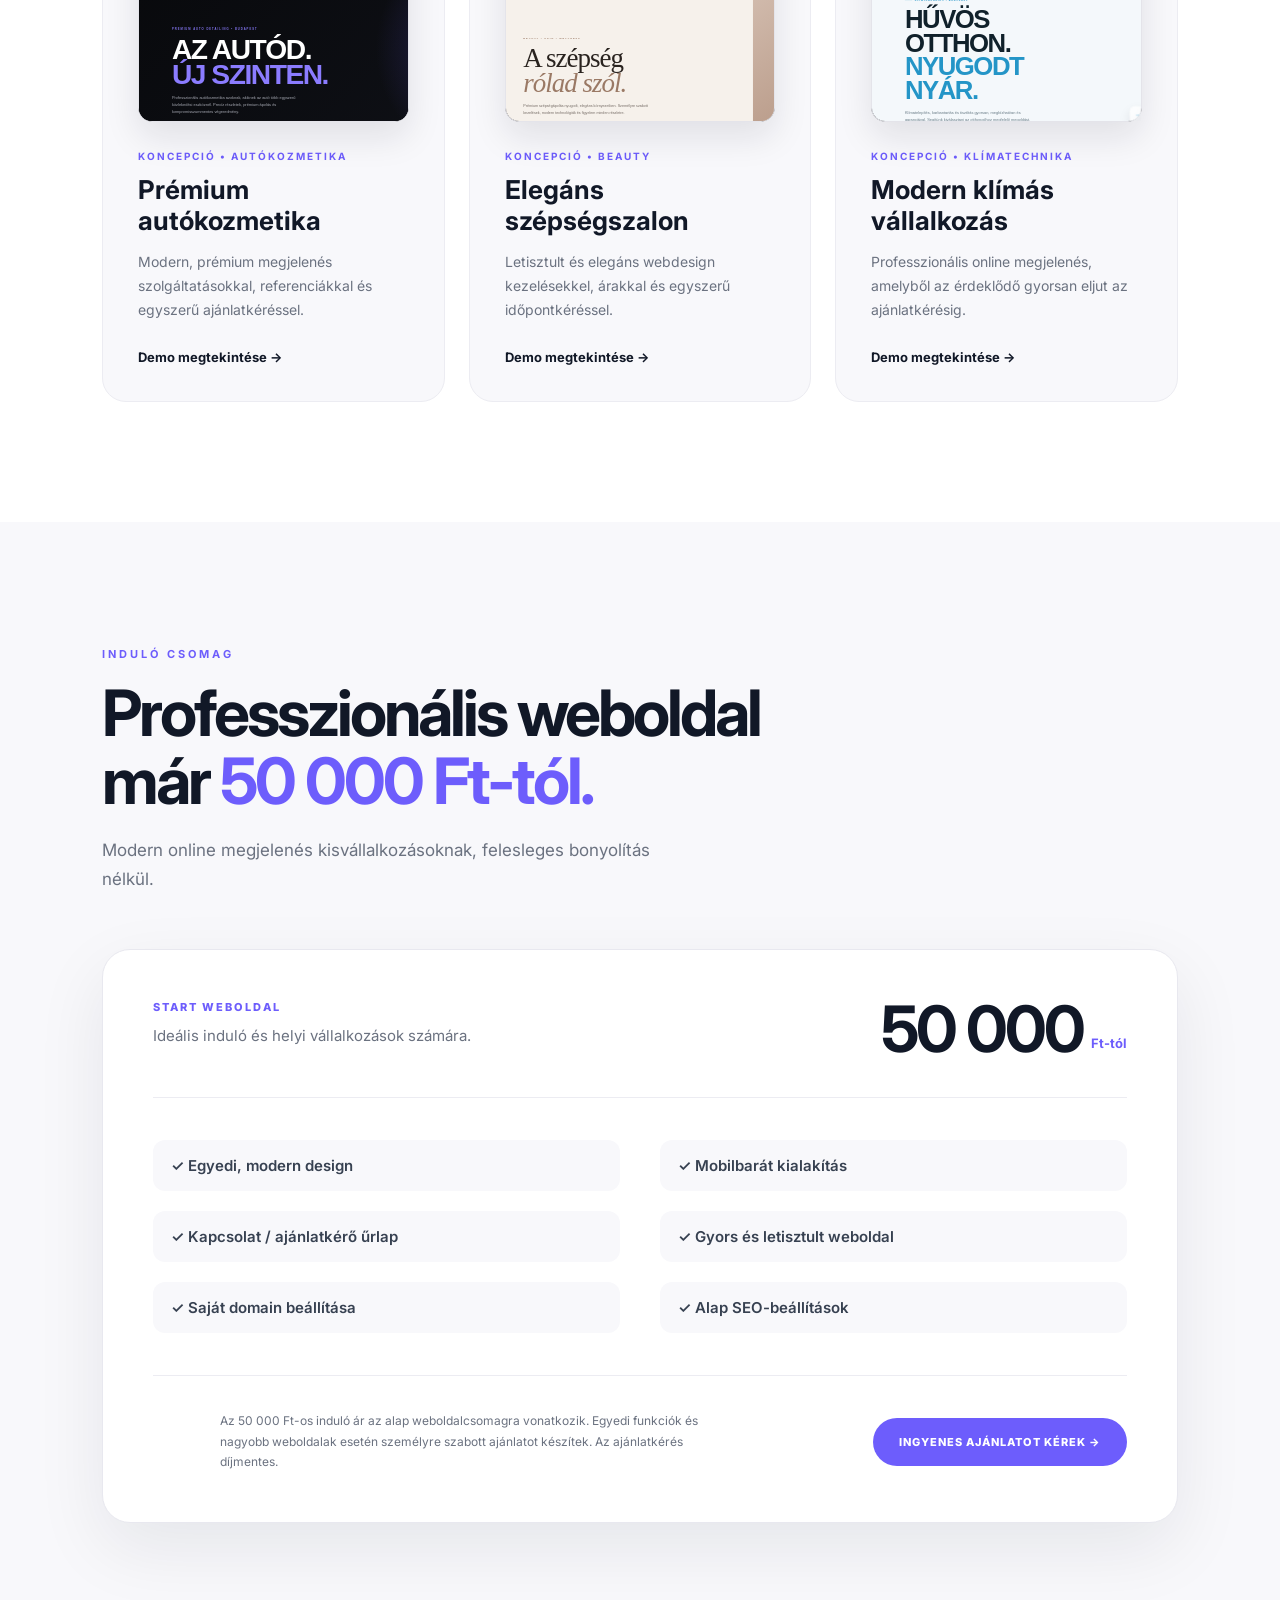
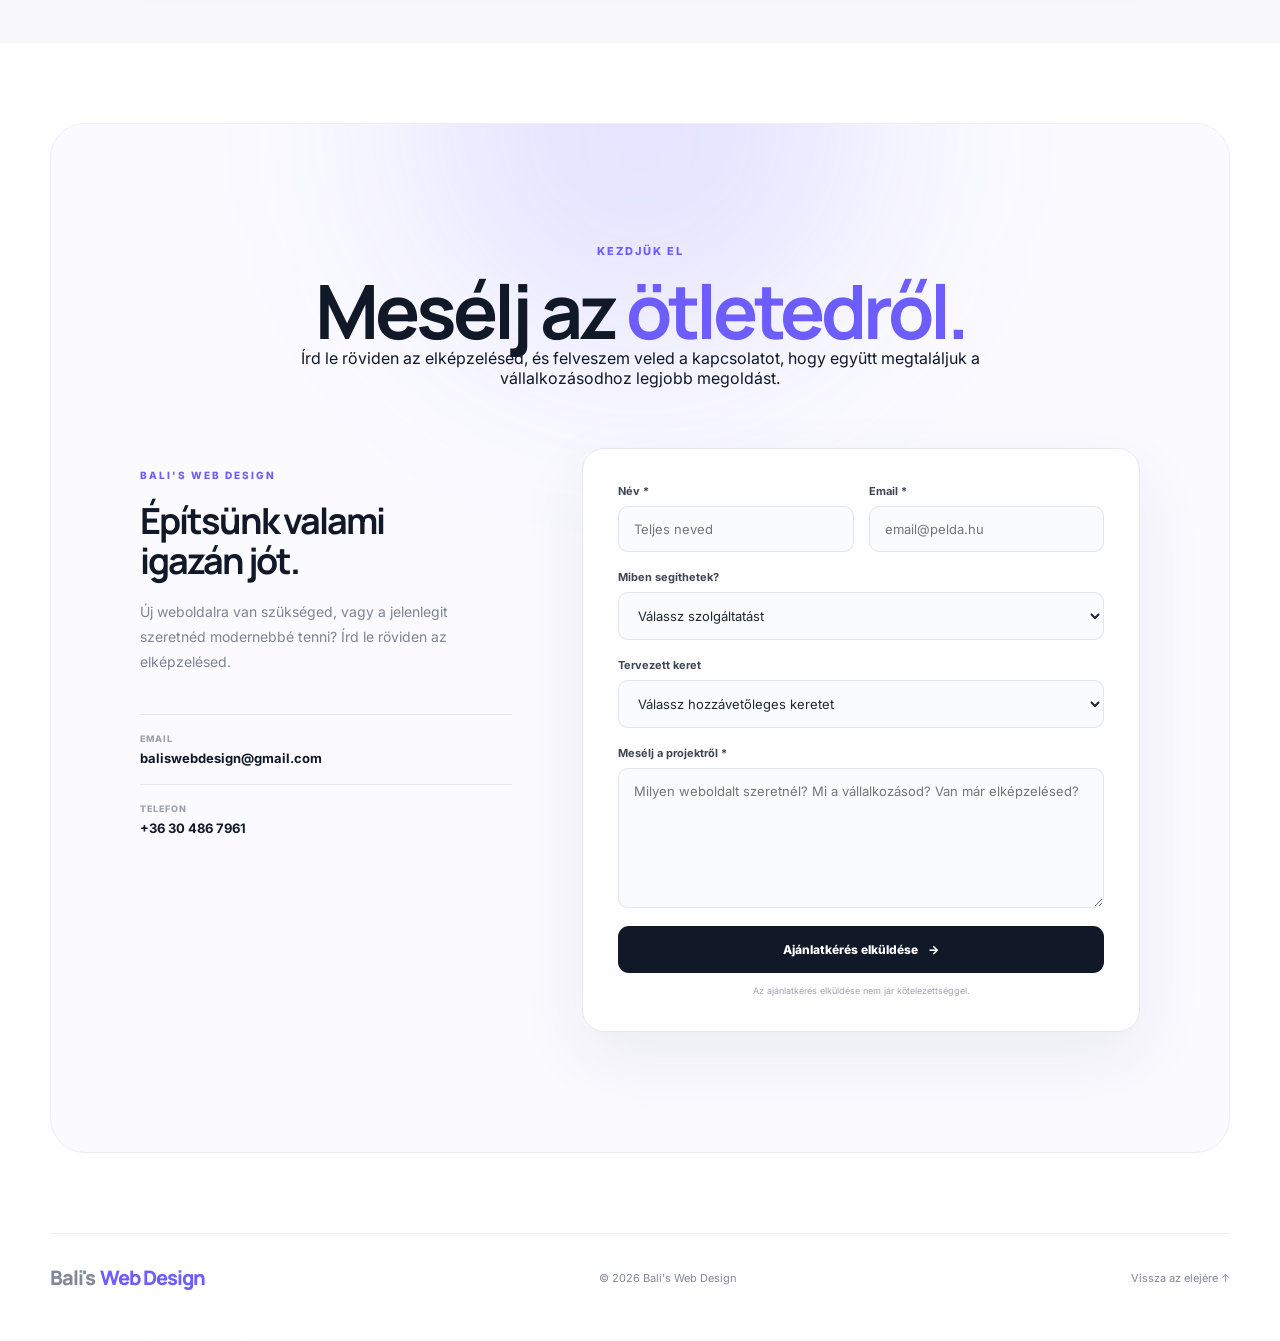
==== commit 6a9cd811: "Add files via upload Improve website SEO" ====
--- a/index.html
+++ b/index.html
@@ -9,10 +9,19 @@
     <!-- SEO -->
     <title>Weboldal készítés Budapest | Bali's Web Design</title>
 
-    <meta name="description"
-          content="Modern, gyors és prémium weboldalak vállalkozásoknak. Egyedi webdesign, mobilbarát kialakítás és professzionális online megjelenés Budapesten.">
-
-    <meta name="robots" content="index, follow">
+<meta name="description"
+content="Modern, gyors és mobilbarát weboldal készítés Budapesten vállalkozásoknak. Egyedi webdesign, professzionális megjelenés és ügyfélszerzésre optimalizált weboldalak.">
+
+  <link rel="canonical" href="https://baliswebdesign.hu/">
+
+<meta name="robots" content="index, follow">
+
+<meta property="og:title" content="Weboldal készítés Budapest | Bali's Web Design">
+<meta property="og:description" content="Modern, gyors és prémium weboldalak vállalkozásoknak.">
+<meta property="og:url" content="https://baliswebdesign.hu/">
+<meta property="og:type" content="website">
+<meta property="og:locale" content="hu_HU"> 
+<meta name="robots" content="index, follow">
 
     <meta name="author" content="Bali's Web Design">
 
@@ -68,14 +77,12 @@
             </div>
 
             <h1>
-    Modern weboldal készítés,
-    <span>ami kiemel a tömegből.</span>
+    Weboldal készítés vállalkozásoknak.
+    <span>Modern design, ami kiemel.</span>
 </h1>
             <p>
-    Modern, gyors és látványos weboldalakat készítek
-    vállalkozásoknak Budapesten és országszerte,
-    amelyek nemcsak jól néznek ki, hanem segítenek
-    új ügyfeleket szerezni.
+    Modern, gyors és látványos weboldalakat készítek budapesti és magyarországi
+    vállalkozásoknak, amelyek nemcsak jól néznek ki, hanem segítenek új ügyfeleket szerezni.
 </p>
 
             <div class="hero-buttons">
@@ -126,6 +133,7 @@
 
                     <div class="browser-url">
                         baliswebdesign.hu
+                    
                     </div>
                 </div>
 
@@ -299,11 +307,14 @@
 <section class="portfolio-section" id="portfolio">
     <div class="portfolio-header">
         <span class="section-label">MUNKÁIM</span>
-        <h2>Weboldalak, amik <span>kitűnnek.</span></h2>
+        <h2>
+    Egyedi webdesign
+    <span>vállalkozásoknak.</span>
+</h2>
         <p>
-            Modern, gyors és mobilbarát weboldalakat készítünk,
-            amelyek nemcsak jól néznek ki, hanem ügyfeleket is szereznek.
-        </p>
+    Modern, gyors és mobilbarát weboldalakat készítünk,
+    egyedi megjelenéssel és a vállalkozásod céljaihoz igazítva.
+</p>
     </div>
 
     <div class="portfolio-grid">
@@ -660,5 +671,32 @@
 
 <script src="script.js"></script>
 
+<!-- Strukturált adatok a Google számára -->
+<script type="application/ld+json">
+{
+  "@context": "https://schema.org",
+  "@type": "ProfessionalService",
+  "name": "Bali's Web Design",
+  "url": "https://baliswebdesign.hu/",
+  "description": "Modern, gyors és mobilbarát weboldal készítés vállalkozásoknak Budapesten és Magyarországon.",
+  "areaServed": [
+    {
+      "@type": "City",
+      "name": "Budapest"
+    },
+    {
+      "@type": "Country",
+      "name": "Hungary"
+    }
+  ],
+  "serviceType": [
+    "Weboldal készítés",
+    "Webdesign",
+    "Céges weboldal készítés",
+    "Mobilbarát weboldal készítés"
+  ]
+}
+</script>
+
 </body>
 </html>
